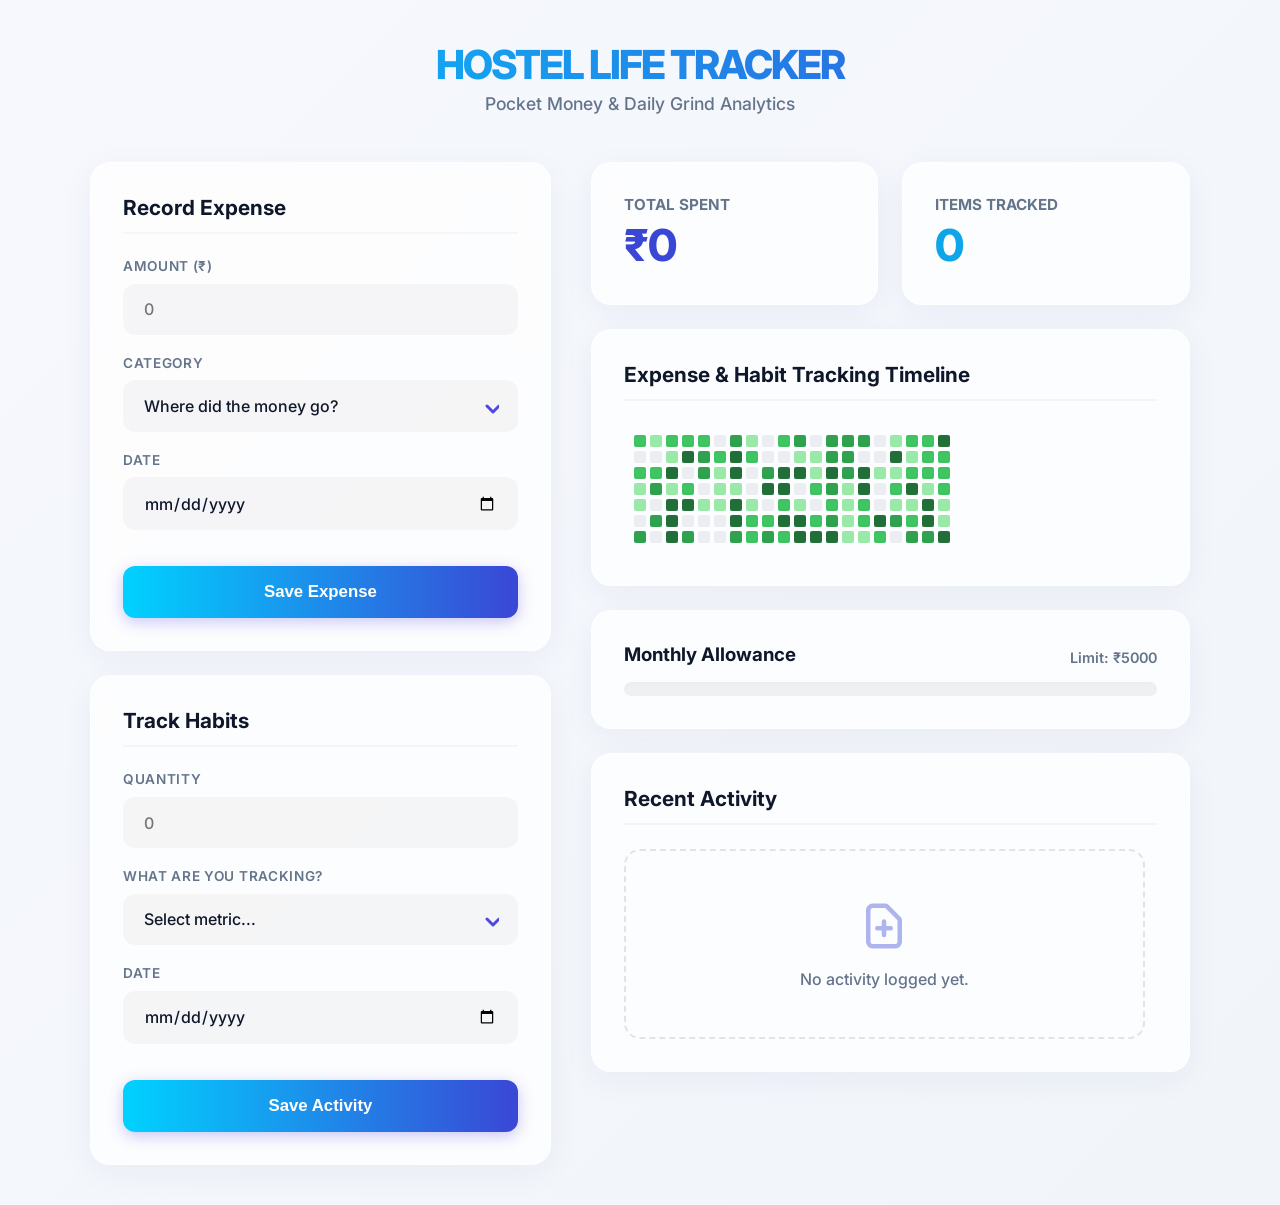
==== index.html @ 1b90d72f "Initial commit" ====
<!DOCTYPE html>
<html lang="en">

<head>
    <meta charset="UTF-8">
    <meta name="viewport" content="width=device-width, initial-scale=1.0">
    <title>Hostel Life Tracker</title>

    <link rel="preconnect" href="https://fonts.googleapis.com">
    <link rel="preconnect" href="https://fonts.gstatic.com" crossorigin>
    <link href="https://fonts.googleapis.com/css2?family=Inter:wght@400;500;600;700;800&display=swap" rel="stylesheet">

    <link rel="stylesheet" href="style.css">
</head>

<body>

    <header class="app-header">
        <h1>HOSTEL LIFE TRACKER</h1>
        <p class="subtitle">Pocket Money & Daily Grind Analytics</p>
    </header>

    <main class="dashboard-wrapper">

        <section class="input-zone">

            <div class="glass-card">
                <h2 class="card-title">Record Expense</h2>
                <form id="expense-form" class="tracker-form">
                    <div class="form-group">
                        <label for="exp-amount">Amount (₹)</label>
                        <input type="number" id="exp-amount" placeholder="0" required min="1">
                    </div>

                    <div class="form-group">
                        <label for="exp-category">Category</label>
                        <div class="select-wrapper">
                            <select id="exp-category" required>
                                <option value="" disabled selected>Where did the money go?</option>
                                <option value="Food & Snacks">Food & Snacks</option>
                                <option value="Trips & Outings">Trips & Outings</option>
                                <option value="Gym & Fitness">Gym & Fitness</option>
                                <option value="Daily Essentials">Daily Essentials</option>
                                <option value="Transport">Transport</option>
                                <option value="Misc">Miscellaneous</option>
                            </select>
                        </div>
                    </div>

                    <div class="form-group">
                        <label for="exp-date">Date</label>
                        <input type="date" id="exp-date" required>
                    </div>

                    <button type="submit" class="btn-primary">Save Expense</button>
                </form>
            </div>

            <div class="glass-card">
                <h2 class="card-title">Track Habits</h2>
                <form id="consumption-form" class="tracker-form">
                    <div class="form-group">
                        <label for="con-quantity">Quantity</label>
                        <input type="number" id="con-quantity" placeholder="0" required min="1">
                    </div>

                    <div class="form-group">
                        <label for="con-unit">What are you tracking?</label>
                        <div class="select-wrapper">
                            <select id="con-unit" required>
                                <option value="" disabled selected>Select metric...</option>
                                <option value="Glasses"> Water Intake (Glasses)</option>
                                <option value="Hours"> Sleep Hours (Hours)</option>
                                <option value="Hours"> Study Hours (Hours)</option>
                                <option value="Mins">  Exercise (Mins)</option>
                                <option value="Meals"> Meal Tracking (Meals)</option>
                            </select>
                        </div>
                    </div>

                    <div class="form-group">
                        <label for="con-date">Date</label>
                        <input type="date" id="con-date" required>
                    </div>

                    <button type="submit" class="btn-primary">Save Activity</button>
                </form>
            </div>

        </section>

        <section class="data-zone">

            <div class="summary-grid">
                <div class="glass-card summary-card">
                    <h3>Total Spent</h3>
                    <p id="total-expense" class="metric highlight-primary">₹0</p>
                </div>
                <div class="glass-card summary-card">
                    <h3>Items Tracked</h3>
                    <p id="total-consumption" class="metric highlight-secondary">0</p>
                </div>
            </div>

            <div class="glass-card">
                <h3 class="card-title">Expense & Habit Tracking Timeline</h3>
                <div class="github-wrapper">
                    <div class="github-heatmap" id="github-timeline"></div>
                </div>
            </div>

            <div class="glass-card">
                <div class="budget-header">
                    <h3>Monthly Allowance</h3>
                    <span class="budget-limit">Limit: ₹5000</span>
                </div>
                <div class="budget-track">
                    <div class="budget-fill" id="budget-fill"></div>
                </div>
            </div>

            <div class="glass-card history-card">
                <h3 class="card-title">Recent Activity</h3>

                <div class="history-container custom-scroll">
                    <ul id="history-list" class="history-list">
                        <li class="empty-state" id="empty-state">
                            <svg class="empty-icon" fill="none" stroke="currentColor" viewBox="0 0 24 24"
                                xmlns="http://www.w3.org/2000/svg">
                                <path stroke-linecap="round" stroke-linejoin="round" stroke-width="2"
                                    d="M9 13h6m-3-3v6m5 5H7a2 2 0 01-2-2V5a2 2 0 012-2h5.586a1 1 0 01.707.293l5.414 5.414a1 1 0 01.293.707V19a2 2 0 01-2 2z">
                                </path>
                            </svg>
                            <p>No activity logged yet.</p>
                        </li>
                    </ul>
                </div>
            </div>

        </section>

    </main>

    <script src="script.js"></script>
</body>

</html>
---- style.css ----
/* =========================================
   PREMIUM DESIGN TOKENS
   ========================================= */
:root {
    --bg-gradient: linear-gradient(135deg, #f6f8fd 0%, #f1f5f9 100%);
    --glass-bg: rgba(255, 255, 255, 0.75);
    --glass-border: rgba(255, 255, 255, 0.6);
    --glass-shadow: 0 8px 32px 0 rgba(31, 38, 135, 0.05);

    --text-main: #0f172a;
    --text-muted: #64748b;
    --primary: #3a47d5;
    --primary-gradient: linear-gradient(90deg, #00d2ff 0%, #3a47d5 100%);
    --primary-hover: linear-gradient(90deg, #00bce6 0%, #313cb5 100%);
    --secondary: #0ea5e9;
    --danger: #ef4444;
    --success: #10b981;
    --focus-ring: rgba(79, 70, 229, 0.2);

    --font-sans: 'Inter', sans-serif;

    --ease-fluid: cubic-bezier(0.4, 0, 0.2, 1);
    --ease-bounce: cubic-bezier(0.34, 1.56, 0.64, 1);
}

/* =========================================
   BASE RESET & TYPOGRAPHY
   ========================================= */
* {
    margin: 0;
    padding: 0;
    box-sizing: border-box;
}

body {
    background-image: var(--bg-gradient);
    min-height: 100vh;
    color: var(--text-main);
    font-family: var(--font-sans);
    -webkit-font-smoothing: antialiased;
    padding-block: 2.5rem;
    padding-inline: 1.5rem;
}

.app-header {
    text-align: center;
    margin-block-end: 3rem;
}

.app-header h1 {
    font-size: 2.5rem;
    font-weight: 800;
    letter-spacing: -0.05em;
    background: var(--primary-gradient);
    background: var(--primary-gradient);
    background-clip: text;
    /* Add this standard property first */
    -webkit-background-clip: text;
    /* Keep the webkit prefix for Apple/Safari fallback */
    -webkit-text-fill-color: transparent;
    margin-bottom: 0.25rem;
}

.subtitle {
    color: var(--text-muted);
    font-weight: 500;
    font-size: 1.1rem;
}

/* =========================================
   MACRO LAYOUT ENGINE
   ========================================= */
.dashboard-wrapper {
    display: grid;
    grid-template-columns: 1fr 1.3fr;
    gap: 2.5rem;
    max-width: 1100px;
    margin-inline: auto;
}

.input-zone,
.data-zone {
    display: flex;
    flex-direction: column;
    gap: 1.5rem;
}

/* =========================================
   GLASSMORPHIC CARDS WITH KINETIC HOVER
   ========================================= */
.glass-card {
    background: var(--glass-bg);
    backdrop-filter: blur(16px);
    -webkit-backdrop-filter: blur(16px);
    border: 1px solid var(--glass-border);
    border-radius: 20px;
    padding: 2rem;
    box-shadow: var(--glass-shadow);
    transition: transform 0.4s var(--ease-fluid), box-shadow 0.4s var(--ease-fluid);
}

.glass-card:hover {
    transform: translateY(-4px);
    box-shadow: 0 12px 40px 0 rgba(31, 38, 135, 0.08);
}

.card-title {
    font-size: 1.3rem;
    font-weight: 700;
    margin-block-end: 1.5rem;
    border-bottom: 2px solid rgba(0, 0, 0, 0.03);
    padding-bottom: 0.75rem;
    color: var(--text-main);
}

/* =========================================
   FORM CONTROLS & ADVANCED FOCUS STATES
   ========================================= */
.tracker-form {
    display: flex;
    flex-direction: column;
    gap: 1.25rem;
}

.form-group {
    display: flex;
    flex-direction: column;
    gap: 0.6rem;
}

.form-group label {
    font-size: 0.85rem;
    font-weight: 600;
    color: var(--text-muted);
    text-transform: uppercase;
    letter-spacing: 0.05em;
}

input[type="number"],
input[type="date"],
select {
    width: 100%;
    padding: 0.85rem 1.2rem;
    border: 2px solid transparent;
    border-radius: 12px;
    font-family: inherit;
    font-size: 1rem;
    font-weight: 500;
    color: var(--text-main);
    background-color: rgba(0, 0, 0, 0.03);
    transition: all 0.3s var(--ease-fluid);
    outline: none;
}

input:focus,
select:focus {
    background-color: #ffffff;
    border-color: var(--primary);
    box-shadow: 0 0 0 5px var(--focus-ring);
    transform: translateY(-1px);
}

.btn-primary {
    background: var(--primary-gradient);
    color: white;
    border: none;
    padding: 1rem;
    border-radius: 12px;
    font-weight: 700;
    font-size: 1.05rem;
    cursor: pointer;
    box-shadow: 0 4px 15px rgba(79, 70, 229, 0.3);
    transition: all 0.3s var(--ease-bounce);
    margin-block-start: 1rem;
}

.btn-primary:hover {
    background: var(--primary-hover);
    transform: translateY(-3px) scale(1.01);
    box-shadow: 0 8px 25px rgba(79, 70, 229, 0.4);
}

.btn-primary:active {
    transform: translateY(1px) scale(0.98);
}

/* =========================================
   CUSTOM SELECT DROPDOWNS
   ========================================= */
.select-wrapper {
    position: relative;
}

select {
    appearance: none;
    -webkit-appearance: none;
    cursor: pointer;
}

.select-wrapper::after {
    content: "";
    position: absolute;
    right: 1.2rem;
    top: 50%;
    transform: translateY(-50%);
    width: 18px;
    height: 18px;
    background-image: url("data:image/svg+xml;charset=US-ASCII,%3Csvg%20xmlns%3D%22http%3A%2F%2Fwww.w3.org%2F2000%2Fsvg%22%20width%3D%2224%22%20height%3D%2224%22%20viewBox%3D%220%200%2024%2024%22%20fill%3D%22none%22%20stroke%3D%22%234f46e5%22%20stroke-width%3D%223%22%20stroke-linecap%3D%22round%22%20stroke-linejoin%3D%22round%22%3E%3Cpolyline%20points%3D%226%209%2012%2015%2018%209%22%3E%3C%2Fpolyline%3E%3C%2Fsvg%3E");
    background-repeat: no-repeat;
    pointer-events: none;
}

/* =========================================
   MONTHLY CALENDAR WIDGET
   ========================================= */
.calendar-header {
    display: flex;
    justify-content: space-between;
    align-items: center;
    margin-block-end: 1rem;
    padding-bottom: 0.5rem;
    border-bottom: 1px solid rgba(0, 0, 0, 0.05);
}

.calendar-header h3 {
    font-size: 1.1rem;
    font-weight: 700;
}

.icon-btn {
    background: rgba(0, 0, 0, 0.04);
    border: none;
    border-radius: 8px;
    width: 32px;
    height: 32px;
    display: flex;
    align-items: center;
    justify-content: center;
    cursor: pointer;
    font-weight: 700;
    color: var(--text-main);
    transition: all 0.2s var(--ease-fluid);
}

.icon-btn:hover {
    background: var(--primary);
    color: white;
}

.calendar-grid {
    display: grid;
    grid-template-columns: repeat(7, 1fr);
    gap: 0.5rem;
    text-align: center;
}

.calendar-day-name {
    font-size: 0.75rem;
    font-weight: 700;
    color: var(--text-muted);
    text-transform: uppercase;
    padding-bottom: 0.5rem;
}

.calendar-cell {
    aspect-ratio: 1;
    background: rgba(0, 0, 0, 0.02);
    border-radius: 8px;
    display: flex;
    flex-direction: column;
    align-items: center;
    justify-content: center;
    font-size: 0.85rem;
    font-weight: 600;
    cursor: pointer;
    transition: all 0.2s var(--ease-bounce);
}

.calendar-cell:hover {
    background: var(--bg-surface);
    box-shadow: 0 4px 10px rgba(0, 0, 0, 0.08);
    transform: scale(1.1);
    z-index: 10;
}

.calendar-cell.active-today {
    background: var(--primary);
    color: white;
    box-shadow: 0 4px 12px var(--focus-ring);
}

.expense-badge {
    font-size: 0.65rem;
    color: var(--danger);
    font-weight: 800;
    margin-top: 2px;
}

.active-today .expense-badge {
    color: rgba(255, 255, 255, 0.9);
}

/* =========================================
   ANIMATED BUDGET BAR (The Shimmer Effect)
   ========================================= */
.budget-header {
    display: flex;
    justify-content: space-between;
    align-items: flex-end;
    margin-block-end: 1rem;
}

.budget-limit {
    font-size: 0.9rem;
    color: var(--text-muted);
    font-weight: 600;
}

.budget-track {
    width: 100%;
    height: 14px;
    background-color: rgba(0, 0, 0, 0.05);
    border-radius: 999px;
    overflow: hidden;
    position: relative;
    box-shadow: inset 0 2px 4px rgba(0, 0, 0, 0.02);
}

.budget-fill {
    height: 100%;
    width: 0%;
    background-color: var(--success);
    border-radius: 999px;
    transition: width 0.8s var(--ease-fluid);
    position: relative;
    overflow: hidden;
}

.budget-fill::after {
    content: '';
    position: absolute;
    top: 0;
    left: -100%;
    width: 50%;
    height: 100%;
    background: linear-gradient(90deg, transparent, rgba(255, 255, 255, 0.4), transparent);
    animation: shimmer 2s infinite;
}

@keyframes shimmer {
    100% {
        left: 200%;
    }
}

/* =========================================
   DASHBOARD METRICS
   ========================================= */
.summary-grid {
    display: grid;
    grid-template-columns: 1fr 1fr;
    gap: 1.5rem;
}

.summary-card {
    display: flex;
    flex-direction: column;
    justify-content: center;
}

.summary-card h3 {
    font-size: 0.95rem;
    color: var(--text-muted);
    font-weight: 700;
    text-transform: uppercase;
}

.metric {
    font-size: 2.75rem;
    font-weight: 800;
    margin-block-start: 0.25rem;
    letter-spacing: -0.03em;
}

.highlight-primary {
    color: var(--primary);
}

.highlight-secondary {
    color: var(--secondary);
}

/* =========================================
   HISTORY LIST & CUSTOM SCROLLBAR
   ========================================= */
.history-card {
    display: flex;
    flex-direction: column;
    max-height: 420px;
}

.history-container {
    overflow-y: auto;
    flex-grow: 1;
    padding-right: 0.75rem;
}

.history-list {
    list-style: none;
    display: flex;
    flex-direction: column;
    gap: 0.85rem;
}

.history-item {
    background: #ffffff;
    padding: 1.2rem;
    border-radius: 12px;
    border-left: 5px solid var(--primary);
    display: flex;
    justify-content: space-between;
    align-items: center;
    box-shadow: 0 2px 8px rgba(0, 0, 0, 0.02);
    transition: all 0.3s var(--ease-fluid);
    animation: slideInFade 0.5s var(--ease-bounce) forwards;
}

.history-item:hover {
    transform: translateX(6px);
    box-shadow: -4px 4px 12px rgba(79, 70, 229, 0.1);
}

.empty-state {
    display: flex;
    flex-direction: column;
    align-items: center;
    padding: 3rem 1rem;
    border: 2px dashed rgba(0, 0, 0, 0.1);
    border-radius: 16px;
    color: var(--text-muted);
    text-align: center;
    font-weight: 500;
}

.empty-icon {
    width: 54px;
    height: 54px;
    margin-block-end: 1rem;
    opacity: 0.4;
    color: var(--primary);
}

.custom-scroll::-webkit-scrollbar {
    width: 8px;
}

.custom-scroll::-webkit-scrollbar-track {
    background: transparent;
}

.custom-scroll::-webkit-scrollbar-thumb {
    background-color: rgba(0, 0, 0, 0.15);
    border-radius: 20px;
}

.custom-scroll::-webkit-scrollbar-thumb:hover {
    background-color: rgba(0, 0, 0, 0.25);
}

/* Wrapper (for scroll like GitHub) */
.github-wrapper {
    overflow-x: auto;
}

/* Heatmap grid */
.github-heatmap {
    display: grid;
    grid-auto-flow: column;
    grid-template-rows: repeat(7, 12px);
    gap: 4px;
    padding: 10px;
    width: max-content;
}

/* Each square */
.day {
    width: 12px;
    height: 12px;
    border-radius: 2px;
    background: #ebedf0;
}

/* GitHub levels */
.lvl-1 {
    background: #9be9a8;
}

.lvl-2 {
    background: #40c463;
}

.lvl-3 {
    background: #30a14e;
}

.lvl-4 {
    background: #216e39;
}

/* =========================================
   ENTRANCE CHOREOGRAPHY
   ========================================= */
@keyframes slideInFade {
    0% {
        opacity: 0;
        transform: translateY(20px) scale(0.95);
    }

    100% {
        opacity: 1;
        transform: translateY(0) scale(1);
    }
}

/* =========================================
   MOBILE RESPONSIVE FALLBACK
   ========================================= */
@media (max-width: 850px) {
    .dashboard-wrapper {
        grid-template-columns: 1fr;
    }

    .summary-grid {
        grid-template-columns: 1fr;
    }

    .app-header h1 {
        font-size: 2rem;
    }
}
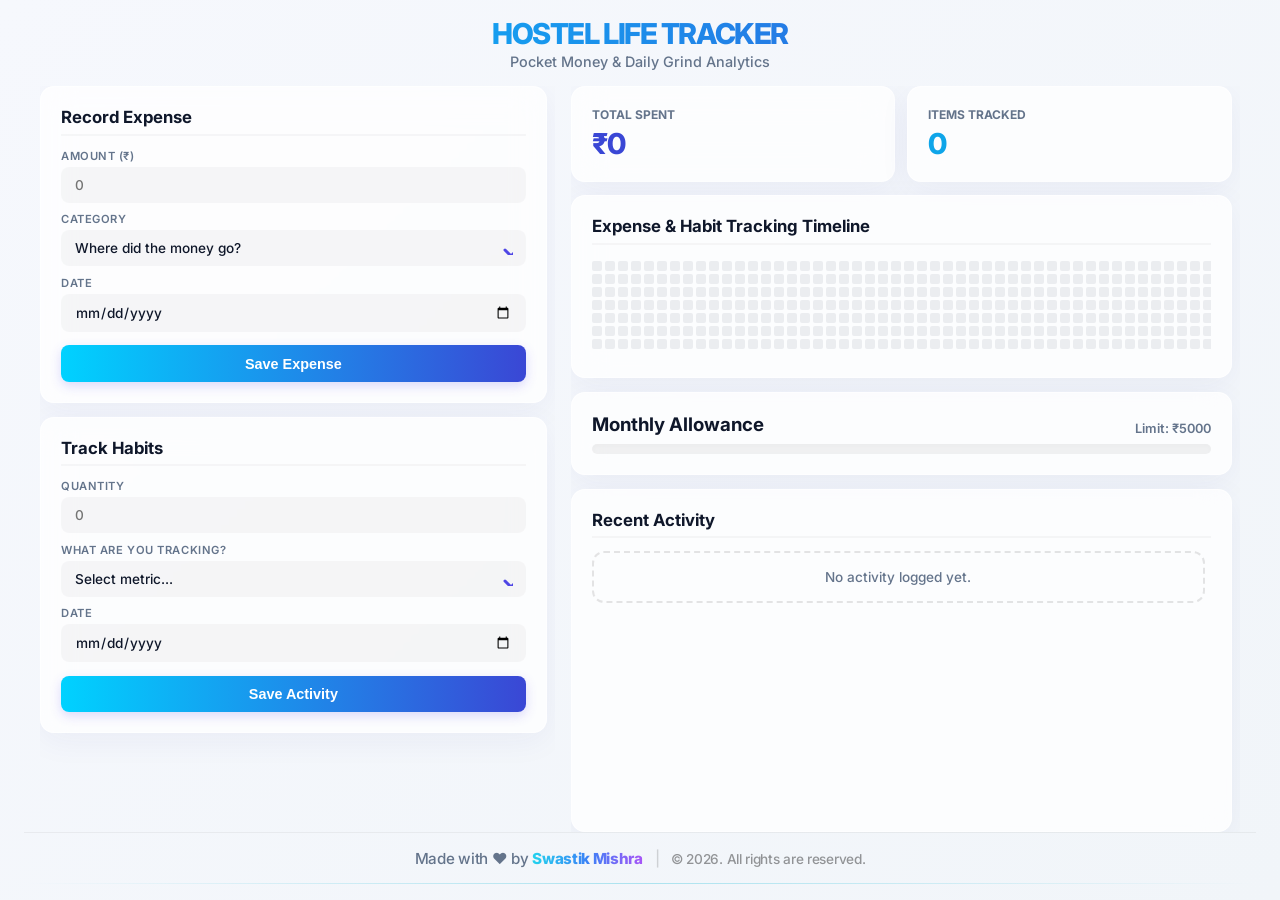
==== commit aac19f77: "Upgradation rollin" ====
--- a/index.html
+++ b/index.html
@@ -72,7 +72,7 @@
                                 <option value="Glasses"> Water Intake (Glasses)</option>
                                 <option value="Hours"> Sleep Hours (Hours)</option>
                                 <option value="Hours"> Study Hours (Hours)</option>
-                                <option value="Mins">  Exercise (Mins)</option>
+                                <option value="Mins"> Exercise (Mins)</option>
                                 <option value="Meals"> Meal Tracking (Meals)</option>
                             </select>
                         </div>
@@ -141,6 +141,18 @@
 
     </main>
 
+    <footer class="app-footer">
+        <div class="footer-content">
+            <h2 class="footer-text">
+                Made with ❤️ by
+                <span class="author-name">Swastik Mishra</span>
+                <span class="footer-divider">|</span>
+                <span class="footer-copyright">&copy; <span id="current-year"></span>. All rights are reserved.</span>
+            </h2>
+        </div>
+        <div class="footer-glow"></div>
+    </footer>
+
     <script src="script.js"></script>
 </body>
 
--- a/style.css
+++ b/style.css
@@ -9,9 +9,11 @@
 
     --text-main: #0f172a;
     --text-muted: #64748b;
-    --primary: #3a47d5;
+    
+    --primary: #3a47d5; 
     --primary-gradient: linear-gradient(90deg, #00d2ff 0%, #3a47d5 100%);
-    --primary-hover: linear-gradient(90deg, #00bce6 0%, #313cb5 100%);
+    --primary-hover: linear-gradient(90deg, #00bce6 0%, #313cb5 100%); 
+    
     --secondary: #0ea5e9;
     --danger: #ef4444;
     --success: #10b981;
@@ -34,102 +36,118 @@
 
 body {
     background-image: var(--bg-gradient);
-    min-height: 100vh;
+    /* 100dvh accounts for browser UI perfectly */
+    height: 100dvh; 
+    overflow: hidden; /* Locks the master window */
+    display: flex;
+    flex-direction: column;
+    
     color: var(--text-main);
     font-family: var(--font-sans);
     -webkit-font-smoothing: antialiased;
-    padding-block: 2.5rem;
+    padding-block: 1rem; 
     padding-inline: 1.5rem;
 }
 
 .app-header {
     text-align: center;
-    margin-block-end: 3rem;
+    margin-block-end: 1rem; 
+    flex-shrink: 0; 
 }
 
 .app-header h1 {
-    font-size: 2.5rem;
+    font-size: clamp(1.4rem, 2vw + 1rem, 1.8rem); /* Fluid Typography */
     font-weight: 800;
     letter-spacing: -0.05em;
     background: var(--primary-gradient);
-    background: var(--primary-gradient);
     background-clip: text;
-    /* Add this standard property first */
     -webkit-background-clip: text;
-    /* Keep the webkit prefix for Apple/Safari fallback */
     -webkit-text-fill-color: transparent;
-    margin-bottom: 0.25rem;
+    margin-bottom: 0.15rem;
 }
 
 .subtitle {
     color: var(--text-muted);
     font-weight: 500;
-    font-size: 1.1rem;
-}
-
-/* =========================================
-   MACRO LAYOUT ENGINE
+    font-size: clamp(0.8rem, 1vw + 0.5rem, 0.9rem); 
+}
+
+/* =========================================
+   MACRO LAYOUT ENGINE (The Elastic Panels)
    ========================================= */
 .dashboard-wrapper {
     display: grid;
     grid-template-columns: 1fr 1.3fr;
-    gap: 2.5rem;
-    max-width: 1100px;
+    gap: 1rem; 
+    max-width: 1200px;
     margin-inline: auto;
+    
+    flex: 1;
+    min-height: 0; /* Critical for preventing overflow */
+    width: 100%;
 }
 
 .input-zone,
 .data-zone {
     display: flex;
     flex-direction: column;
-    gap: 1.5rem;
-}
-
-/* =========================================
-   GLASSMORPHIC CARDS WITH KINETIC HOVER
+    gap: 0.85rem; 
+    height: 100%;
+    min-height: 0;
+    /* This makes the individual columns scrollable if your screen is tiny! */
+    overflow-y: auto; 
+    overflow-x: hidden;
+    padding-right: 0.5rem; /* Prevents scrollbar from touching the edge */
+}
+
+/* =========================================
+   GLASSMORPHIC CARDS
    ========================================= */
 .glass-card {
     background: var(--glass-bg);
     backdrop-filter: blur(16px);
     -webkit-backdrop-filter: blur(16px);
     border: 1px solid var(--glass-border);
-    border-radius: 20px;
-    padding: 2rem;
+    border-radius: 14px;
+    padding: clamp(1rem, 2vw, 1.25rem); /* Fluid padding */
     box-shadow: var(--glass-shadow);
     transition: transform 0.4s var(--ease-fluid), box-shadow 0.4s var(--ease-fluid);
+    display: flex;
+    flex-direction: column;
+    flex-shrink: 0; /* Stops cards from getting crushed */
 }
 
 .glass-card:hover {
-    transform: translateY(-4px);
-    box-shadow: 0 12px 40px 0 rgba(31, 38, 135, 0.08);
+    transform: translateY(-2px);
+    box-shadow: 0 8px 30px 0 rgba(31, 38, 135, 0.08);
 }
 
 .card-title {
-    font-size: 1.3rem;
+    font-size: 1.05rem; 
     font-weight: 700;
-    margin-block-end: 1.5rem;
+    margin-block-end: 0.8rem; 
     border-bottom: 2px solid rgba(0, 0, 0, 0.03);
-    padding-bottom: 0.75rem;
+    padding-bottom: 0.4rem;
     color: var(--text-main);
 }
 
 /* =========================================
-   FORM CONTROLS & ADVANCED FOCUS STATES
+   COMPACT FORM CONTROLS
    ========================================= */
 .tracker-form {
     display: flex;
     flex-direction: column;
-    gap: 1.25rem;
+    gap: 0.6rem; 
 }
 
 .form-group {
     display: flex;
     flex-direction: column;
-    gap: 0.6rem;
+    gap: 0.25rem;
 }
 
 .form-group label {
-    font-size: 0.85rem;
+    font-size: 0.7rem; 
     font-weight: 600;
     color: var(--text-muted);
     text-transform: uppercase;
@@ -140,11 +158,11 @@
 input[type="date"],
 select {
     width: 100%;
-    padding: 0.85rem 1.2rem;
+    padding: 0.5rem 0.75rem; 
     border: 2px solid transparent;
-    border-radius: 12px;
+    border-radius: 8px;
     font-family: inherit;
-    font-size: 1rem;
+    font-size: 0.85rem; 
     font-weight: 500;
     color: var(--text-main);
     background-color: rgba(0, 0, 0, 0.03);
@@ -156,169 +174,112 @@
 select:focus {
     background-color: #ffffff;
     border-color: var(--primary);
-    box-shadow: 0 0 0 5px var(--focus-ring);
-    transform: translateY(-1px);
+    box-shadow: 0 0 0 4px var(--focus-ring);
 }
 
 .btn-primary {
     background: var(--primary-gradient);
     color: white;
     border: none;
-    padding: 1rem;
-    border-radius: 12px;
+    padding: 0.65rem; 
+    border-radius: 8px;
     font-weight: 700;
-    font-size: 1.05rem;
+    font-size: 0.9rem;
     cursor: pointer;
-    box-shadow: 0 4px 15px rgba(79, 70, 229, 0.3);
+    box-shadow: 0 4px 12px rgba(79, 70, 229, 0.2);
     transition: all 0.3s var(--ease-bounce);
-    margin-block-start: 1rem;
+    margin-block-start: 0.25rem;
 }
 
 .btn-primary:hover {
     background: var(--primary-hover);
-    transform: translateY(-3px) scale(1.01);
-    box-shadow: 0 8px 25px rgba(79, 70, 229, 0.4);
+    transform: translateY(-2px) scale(1.01);
+    box-shadow: 0 6px 20px rgba(79, 70, 229, 0.3);
 }
 
 .btn-primary:active {
     transform: translateY(1px) scale(0.98);
 }
 
-/* =========================================
-   CUSTOM SELECT DROPDOWNS
-   ========================================= */
-.select-wrapper {
-    position: relative;
-}
-
-select {
-    appearance: none;
-    -webkit-appearance: none;
-    cursor: pointer;
-}
-
+.select-wrapper { position: relative; }
+select { appearance: none; -webkit-appearance: none; cursor: pointer; }
 .select-wrapper::after {
     content: "";
     position: absolute;
-    right: 1.2rem;
+    right: 0.8rem;
     top: 50%;
     transform: translateY(-50%);
-    width: 18px;
-    height: 18px;
+    width: 14px;
+    height: 14px;
     background-image: url("data:image/svg+xml;charset=US-ASCII,%3Csvg%20xmlns%3D%22http%3A%2F%2Fwww.w3.org%2F2000%2Fsvg%22%20width%3D%2224%22%20height%3D%2224%22%20viewBox%3D%220%200%2024%2024%22%20fill%3D%22none%22%20stroke%3D%22%234f46e5%22%20stroke-width%3D%223%22%20stroke-linecap%3D%22round%22%20stroke-linejoin%3D%22round%22%3E%3Cpolyline%20points%3D%226%209%2012%2015%2018%209%22%3E%3C%2Fpolyline%3E%3C%2Fsvg%3E");
     background-repeat: no-repeat;
     pointer-events: none;
 }
 
 /* =========================================
-   MONTHLY CALENDAR WIDGET
-   ========================================= */
-.calendar-header {
-    display: flex;
-    justify-content: space-between;
-    align-items: center;
-    margin-block-end: 1rem;
-    padding-bottom: 0.5rem;
-    border-bottom: 1px solid rgba(0, 0, 0, 0.05);
-}
-
-.calendar-header h3 {
-    font-size: 1.1rem;
-    font-weight: 700;
-}
-
-.icon-btn {
-    background: rgba(0, 0, 0, 0.04);
-    border: none;
-    border-radius: 8px;
-    width: 32px;
-    height: 32px;
-    display: flex;
-    align-items: center;
-    justify-content: center;
-    cursor: pointer;
-    font-weight: 700;
-    color: var(--text-main);
-    transition: all 0.2s var(--ease-fluid);
-}
-
-.icon-btn:hover {
-    background: var(--primary);
-    color: white;
-}
-
-.calendar-grid {
-    display: grid;
-    grid-template-columns: repeat(7, 1fr);
-    gap: 0.5rem;
-    text-align: center;
-}
-
-.calendar-day-name {
-    font-size: 0.75rem;
-    font-weight: 700;
-    color: var(--text-muted);
-    text-transform: uppercase;
-    padding-bottom: 0.5rem;
-}
-
-.calendar-cell {
-    aspect-ratio: 1;
-    background: rgba(0, 0, 0, 0.02);
-    border-radius: 8px;
-    display: flex;
-    flex-direction: column;
-    align-items: center;
-    justify-content: center;
-    font-size: 0.85rem;
-    font-weight: 600;
-    cursor: pointer;
-    transition: all 0.2s var(--ease-bounce);
-}
-
-.calendar-cell:hover {
-    background: var(--bg-surface);
-    box-shadow: 0 4px 10px rgba(0, 0, 0, 0.08);
-    transform: scale(1.1);
-    z-index: 10;
-}
-
-.calendar-cell.active-today {
-    background: var(--primary);
-    color: white;
-    box-shadow: 0 4px 12px var(--focus-ring);
-}
-
-.expense-badge {
-    font-size: 0.65rem;
-    color: var(--danger);
-    font-weight: 800;
-    margin-top: 2px;
-}
-
-.active-today .expense-badge {
-    color: rgba(255, 255, 255, 0.9);
-}
-
-/* =========================================
-   ANIMATED BUDGET BAR (The Shimmer Effect)
+   MONTHLY HEATMAP COMPONENTS
+   ========================================= */
+.github-wrapper {
+  overflow-x: auto;
+  padding-bottom: 0.25rem;
+}
+
+.github-heatmap {
+  display: grid;
+  grid-auto-flow: column;
+  grid-template-rows: repeat(7, 10px); 
+  gap: 3px;
+  padding-block: 4px;
+  width: max-content;
+}
+
+.day {
+  width: 10px;
+  height: 10px;
+  border-radius: 2px;
+  background: #ebedf0;
+  transition: transform 0.1s ease;
+  cursor: pointer;
+}
+
+.day:hover {
+  transform: scale(1.4);
+  box-shadow: 0 2px 5px rgba(0,0,0,0.2);
+  z-index: 10;
+}
+
+.lvl-1 { background: #9be9a8; }
+.lvl-2 { background: #40c463; }
+.lvl-3 { background: #30a14e; }
+.lvl-4 { background: #216e39; }
+
+.day.has-expense {
+    position: relative;
+    box-shadow: inset 0 -3px 0 var(--danger); 
+}
+.day.has-expense:hover {
+    box-shadow: inset 0 -3px 0 var(--danger), 0 2px 5px rgba(0,0,0,0.2);
+}
+
+/* =========================================
+   ANIMATED BUDGET BAR
    ========================================= */
 .budget-header {
     display: flex;
     justify-content: space-between;
     align-items: flex-end;
-    margin-block-end: 1rem;
+    margin-block-end: 0.5rem;
 }
 
 .budget-limit {
-    font-size: 0.9rem;
+    font-size: 0.8rem;
     color: var(--text-muted);
     font-weight: 600;
 }
 
 .budget-track {
     width: 100%;
-    height: 14px;
+    height: 10px; 
     background-color: rgba(0, 0, 0, 0.05);
     border-radius: 999px;
     overflow: hidden;
@@ -339,19 +300,12 @@
 .budget-fill::after {
     content: '';
     position: absolute;
-    top: 0;
-    left: -100%;
-    width: 50%;
-    height: 100%;
+    top: 0; left: -100%; width: 50%; height: 100%;
     background: linear-gradient(90deg, transparent, rgba(255, 255, 255, 0.4), transparent);
     animation: shimmer 2s infinite;
 }
 
-@keyframes shimmer {
-    100% {
-        left: 200%;
-    }
-}
+@keyframes shimmer { 100% { left: 200%; } }
 
 /* =========================================
    DASHBOARD METRICS
@@ -359,7 +313,7 @@
 .summary-grid {
     display: grid;
     grid-template-columns: 1fr 1fr;
-    gap: 1.5rem;
+    gap: 0.75rem; 
 }
 
 .summary-card {
@@ -369,172 +323,212 @@
 }
 
 .summary-card h3 {
-    font-size: 0.95rem;
+    font-size: 0.75rem; 
     color: var(--text-muted);
     font-weight: 700;
     text-transform: uppercase;
 }
 
 .metric {
-    font-size: 2.75rem;
+    font-size: clamp(1.4rem, 2vw + 1rem, 1.8rem); /* Fluid text for long numbers */
     font-weight: 800;
-    margin-block-start: 0.25rem;
+    margin-block-start: 0.2rem;
     letter-spacing: -0.03em;
 }
 
-.highlight-primary {
-    color: var(--primary);
-}
-
-.highlight-secondary {
-    color: var(--secondary);
-}
+.highlight-primary { color: var(--primary); }
+.highlight-secondary { color: var(--secondary); }
 
 /* =========================================
    HISTORY LIST & CUSTOM SCROLLBAR
    ========================================= */
 .history-card {
-    display: flex;
-    flex-direction: column;
-    max-height: 420px;
+    flex: 1;
+    min-height: 200px; /* Guarantees the card doesn't vanish entirely on small screens */
 }
 
 .history-container {
     overflow-y: auto;
-    flex-grow: 1;
-    padding-right: 0.75rem;
+    height: 100%;
+    padding-right: 0.4rem;
 }
 
 .history-list {
     list-style: none;
     display: flex;
     flex-direction: column;
-    gap: 0.85rem;
+    gap: 0.5rem; 
 }
 
 .history-item {
     background: #ffffff;
-    padding: 1.2rem;
-    border-radius: 12px;
-    border-left: 5px solid var(--primary);
+    padding: 0.75rem 1rem; 
+    border-radius: 10px;
+    border-left: 4px solid var(--primary);
     display: flex;
     justify-content: space-between;
     align-items: center;
-    box-shadow: 0 2px 8px rgba(0, 0, 0, 0.02);
+    font-size: 0.85rem; 
+    box-shadow: 0 2px 6px rgba(0, 0, 0, 0.02);
     transition: all 0.3s var(--ease-fluid);
     animation: slideInFade 0.5s var(--ease-bounce) forwards;
 }
 
 .history-item:hover {
-    transform: translateX(6px);
-    box-shadow: -4px 4px 12px rgba(79, 70, 229, 0.1);
+    transform: translateX(4px);
+    box-shadow: -2px 4px 10px rgba(79, 70, 229, 0.1);
 }
 
 .empty-state {
     display: flex;
     flex-direction: column;
     align-items: center;
-    padding: 3rem 1rem;
+    justify-content: center;
+    height: 100%;
+    padding: 1rem;
     border: 2px dashed rgba(0, 0, 0, 0.1);
-    border-radius: 16px;
+    border-radius: 12px;
     color: var(--text-muted);
     text-align: center;
+    font-size: 0.85rem;
     font-weight: 500;
 }
 
 .empty-icon {
-    width: 54px;
-    height: 54px;
-    margin-block-end: 1rem;
+    width: 36px;
+    height: 36px;
+    margin-block-end: 0.5rem;
     opacity: 0.4;
     color: var(--primary);
 }
 
-.custom-scroll::-webkit-scrollbar {
-    width: 8px;
-}
-
-.custom-scroll::-webkit-scrollbar-track {
-    background: transparent;
-}
-
-.custom-scroll::-webkit-scrollbar-thumb {
-    background-color: rgba(0, 0, 0, 0.15);
-    border-radius: 20px;
-}
-
-.custom-scroll::-webkit-scrollbar-thumb:hover {
-    background-color: rgba(0, 0, 0, 0.25);
-}
-
-/* Wrapper (for scroll like GitHub) */
-.github-wrapper {
-    overflow-x: auto;
-}
-
-/* Heatmap grid */
-.github-heatmap {
-    display: grid;
-    grid-auto-flow: column;
-    grid-template-rows: repeat(7, 12px);
-    gap: 4px;
-    padding: 10px;
-    width: max-content;
-}
-
-/* Each square */
-.day {
-    width: 12px;
-    height: 12px;
-    border-radius: 2px;
-    background: #ebedf0;
-}
-
-/* GitHub levels */
-.lvl-1 {
-    background: #9be9a8;
-}
-
-.lvl-2 {
-    background: #40c463;
-}
-
-.lvl-3 {
-    background: #30a14e;
-}
-
-.lvl-4 {
-    background: #216e39;
-}
+/* Global Custom Scrollbars for all scrollable zones */
+::-webkit-scrollbar { width: 5px; height: 5px; }
+::-webkit-scrollbar-track { background: transparent; }
+::-webkit-scrollbar-thumb { background-color: rgba(0, 0, 0, 0.15); border-radius: 20px; }
+::-webkit-scrollbar-thumb:hover { background-color: rgba(0, 0, 0, 0.3); }
 
 /* =========================================
    ENTRANCE CHOREOGRAPHY
    ========================================= */
 @keyframes slideInFade {
-    0% {
-        opacity: 0;
-        transform: translateY(20px) scale(0.95);
-    }
-
-    100% {
-        opacity: 1;
-        transform: translateY(0) scale(1);
-    }
-}
-
-/* =========================================
-   MOBILE RESPONSIVE FALLBACK
-   ========================================= */
+    0% { opacity: 0; transform: translateY(15px) scale(0.95); }
+    100% { opacity: 1; transform: translateY(0) scale(1); }
+}
+
+/* =========================================
+   APP FOOTER 
+   ========================================= */
+.app-footer {
+    position: relative;
+    padding-block: 1rem;
+    display: flex;
+    flex-direction: column;
+    align-items: center;
+    justify-content: center;
+    border-top: 1px solid rgba(0, 0, 0, 0.05);
+    flex-shrink: 0; 
+}
+
+.footer-content {
+    display: flex;
+    flex-direction: column;
+    align-items: center;
+    text-align: center;
+    gap: 0.5rem;
+}
+
+.footer-text {
+    font-size: 0.95rem;
+    font-weight: 500;
+    color: var(--text-muted);
+    letter-spacing: -0.02em;
+}
+
+.author-name {
+    font-weight: 800;
+    background: linear-gradient(to right, #22d3ee, #3b82f6, #a855f7);
+    background-clip: text;
+    -webkit-background-clip: text;
+    -webkit-text-fill-color: transparent;
+    transition: filter 0.3s ease;
+    cursor: pointer;
+}
+
+.author-name:hover {
+    filter: brightness(1.25);
+}
+
+.footer-divider {
+    color: rgba(0, 0, 0, 0.15);
+    margin-inline: 0.5rem;
+}
+
+.footer-copyright {
+    font-size: 0.85rem;
+    color: rgba(0, 0, 0, 0.4);
+    white-space: nowrap; /* FORCES the text to stay on one perfect line! */
+}
+
+.footer-glow {
+    position: absolute;
+    bottom: 0;
+    width: 100%;
+    height: 1px;
+    background: linear-gradient(90deg, transparent, rgba(6, 182, 212, 0.3), transparent);
+}
+
+@media (min-width: 768px) {
+    .footer-content {
+        flex-direction: row; 
+    }
+}
+
+/* =========================================
+   RESPONSIVE DESIGN SYSTEM
+   ========================================= */
+
+@media (max-width: 1024px) {
+    .dashboard-wrapper {
+        grid-template-columns: 1fr 1fr; 
+    }
+}
+
+/* Critical Breakpoint for Mobile/Tablets */
 @media (max-width: 850px) {
+    body {
+        height: auto; /* Frees the viewport completely */
+        overflow: auto; /* Allows normal page scrolling */
+        padding-block: 1.5rem;
+    }
+    
     .dashboard-wrapper {
-        grid-template-columns: 1fr;
-    }
-
+        grid-template-columns: 1fr; 
+        display: flex;
+        flex-direction: column;
+    }
+
+    .input-zone, .data-zone {
+        overflow-y: visible; /* Kills the internal scrollbars */
+        height: auto; 
+    }
+
+    .history-card {
+        flex: none; 
+        height: auto; 
+    }
+
+    .history-container {
+        overflow-y: visible; 
+        height: auto;
+    }
+}
+
+@media (max-width: 480px) {
+    body {
+        padding-inline: 0.75rem; 
+    }
     .summary-grid {
-        grid-template-columns: 1fr;
-    }
-
-    .app-header h1 {
-        font-size: 2rem;
+        grid-template-columns: 1fr; 
     }
 }
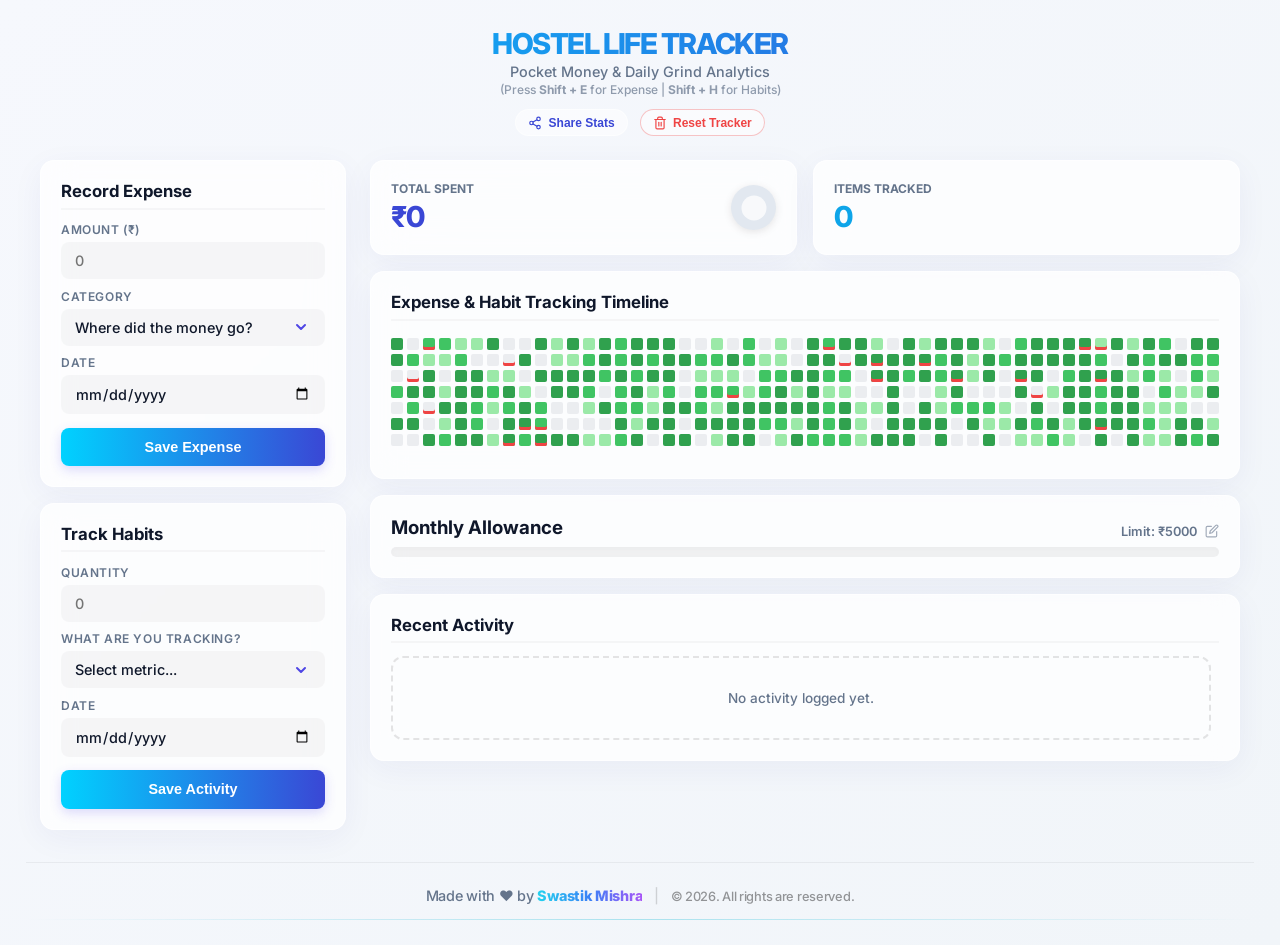
==== commit 459a862f: "Project complete" ====
--- a/index.html
+++ b/index.html
@@ -17,7 +17,18 @@
 
     <header class="app-header">
         <h1>HOSTEL LIFE TRACKER</h1>
-        <p class="subtitle">Pocket Money & Daily Grind Analytics</p>
+        <p class="subtitle">Pocket Money & Daily Grind Analytics <br><span style="font-size: 0.75rem; opacity: 0.7;">(Press <strong>Shift + E</strong> for Expense | <strong>Shift + H</strong> for Habits)</span></p>
+        
+        <div class="header-actions">
+            <button id="share-btn" class="btn-share" title="Copy stats to clipboard">
+                <svg width="14" height="14" viewBox="0 0 24 24" fill="none" stroke="currentColor" stroke-width="2" stroke-linecap="round" stroke-linejoin="round"><circle cx="18" cy="5" r="3"></circle><circle cx="6" cy="12" r="3"></circle><circle cx="18" cy="19" r="3"></circle><line x1="8.59" y1="13.51" x2="15.42" y2="17.49"></line><line x1="15.41" y1="6.51" x2="8.59" y2="10.49"></line></svg>
+                Share Stats
+            </button>
+            <button id="reset-btn" class="btn-reset" title="Wipe all data and start over">
+                <svg width="14" height="14" viewBox="0 0 24 24" fill="none" stroke="currentColor" stroke-width="2" stroke-linecap="round" stroke-linejoin="round"><path d="M3 6h18"></path><path d="M19 6v14c0 1-1 2-2 2H7c-1 0-2-1-2-2V6"></path><path d="M8 6V4c0-1 1-2 2-2h4c1 0 2 1 2 2v2"></path><line x1="10" y1="11" x2="10" y2="17"></line><line x1="14" y1="11" x2="14" y2="17"></line></svg>
+                Reset Tracker
+            </button>
+        </div>
     </header>
 
     <main class="dashboard-wrapper">
@@ -92,9 +103,17 @@
         <section class="data-zone">
 
             <div class="summary-grid">
-                <div class="glass-card summary-card">
-                    <h3>Total Spent</h3>
-                    <p id="total-expense" class="metric highlight-primary">₹0</p>
+                <div class="glass-card summary-card summary-flex">
+                    <div>
+                        <h3>Total Spent</h3>
+                        <p id="total-expense" class="metric highlight-primary">₹0</p>
+                    </div>
+                    
+                    <div class="donut-wrapper">
+                        <div id="expense-donut" class="donut-chart"></div>
+                        <div id="donut-tooltip" class="custom-tooltip">
+                            </div>
+                    </div>
                 </div>
                 <div class="glass-card summary-card">
                     <h3>Items Tracked</h3>
@@ -112,7 +131,12 @@
             <div class="glass-card">
                 <div class="budget-header">
                     <h3>Monthly Allowance</h3>
-                    <span class="budget-limit">Limit: ₹5000</span>
+                    <div style="display: flex; align-items: center; gap: 0.5rem;">
+                        <span class="budget-limit" id="budget-text">Limit: ₹5000</span>
+                        <button id="edit-budget-btn" class="edit-icon-btn" title="Edit Budget">
+                            <svg width="14" height="14" viewBox="0 0 24 24" fill="none" stroke="currentColor" stroke-width="2" stroke-linecap="round" stroke-linejoin="round"><path d="M11 4H4a2 2 0 0 0-2 2v14a2 2 0 0 0 2 2h14a2 2 0 0 0 2-2v-7"></path><path d="M18.5 2.5a2.121 2.121 0 0 1 3 3L12 15l-4 1 1-4 9.5-9.5z"></path></svg>
+                        </button>
+                    </div>
                 </div>
                 <div class="budget-track">
                     <div class="budget-fill" id="budget-fill"></div>
@@ -124,16 +148,7 @@
 
                 <div class="history-container custom-scroll">
                     <ul id="history-list" class="history-list">
-                        <li class="empty-state" id="empty-state">
-                            <svg class="empty-icon" fill="none" stroke="currentColor" viewBox="0 0 24 24"
-                                xmlns="http://www.w3.org/2000/svg">
-                                <path stroke-linecap="round" stroke-linejoin="round" stroke-width="2"
-                                    d="M9 13h6m-3-3v6m5 5H7a2 2 0 01-2-2V5a2 2 0 012-2h5.586a1 1 0 01.707.293l5.414 5.414a1 1 0 01.293.707V19a2 2 0 01-2 2z">
-                                </path>
-                            </svg>
-                            <p>No activity logged yet.</p>
-                        </li>
-                    </ul>
+                        </ul>
                 </div>
             </div>
 
@@ -153,6 +168,8 @@
         <div class="footer-glow"></div>
     </footer>
 
+    <div id="toast-container" class="toast-container"></div>
+
     <script src="script.js"></script>
 </body>
 
--- a/style.css
+++ b/style.css
@@ -26,7 +26,7 @@
 }
 
 /* =========================================
-   BASE RESET & TYPOGRAPHY
+   BASE RESET & NATURAL SCROLLING
    ========================================= */
 * {
     margin: 0;
@@ -36,27 +36,24 @@
 
 body {
     background-image: var(--bg-gradient);
-    /* 100dvh accounts for browser UI perfectly */
-    height: 100dvh; 
-    overflow: hidden; /* Locks the master window */
-    display: flex;
-    flex-direction: column;
-    
+    min-height: 100vh; 
+    overflow-x: hidden; 
+    display: flex;
+    flex-direction: column;
     color: var(--text-main);
     font-family: var(--font-sans);
     -webkit-font-smoothing: antialiased;
-    padding-block: 1rem; 
-    padding-inline: 1.5rem;
+    padding: clamp(1rem, 2vw, 2rem); 
 }
 
 .app-header {
     text-align: center;
-    margin-block-end: 1rem; 
+    margin-block-end: clamp(1rem, 2vw, 1.5rem); 
     flex-shrink: 0; 
 }
 
 .app-header h1 {
-    font-size: clamp(1.4rem, 2vw + 1rem, 1.8rem); /* Fluid Typography */
+    font-size: clamp(1.4rem, 3vw, 1.8rem); 
     font-weight: 800;
     letter-spacing: -0.05em;
     background: var(--primary-gradient);
@@ -69,35 +66,36 @@
 .subtitle {
     color: var(--text-muted);
     font-weight: 500;
-    font-size: clamp(0.8rem, 1vw + 0.5rem, 0.9rem); 
-}
-
-/* =========================================
-   MACRO LAYOUT ENGINE (The Elastic Panels)
+    font-size: clamp(0.8rem, 1.5vw, 0.9rem); 
+}
+
+.header-actions {
+    display: flex;
+    gap: 0.75rem;
+    justify-content: center;
+    margin-top: 0.75rem;
+    flex-wrap: wrap;
+}
+
+/* =========================================
+   MACRO LAYOUT ENGINE
    ========================================= */
 .dashboard-wrapper {
     display: grid;
     grid-template-columns: 1fr 1.3fr;
-    gap: 1rem; 
+    gap: clamp(1rem, 2vw, 1.5rem); 
     max-width: 1200px;
     margin-inline: auto;
-    
     flex: 1;
-    min-height: 0; /* Critical for preventing overflow */
     width: 100%;
+    align-items: start; 
 }
 
 .input-zone,
 .data-zone {
     display: flex;
     flex-direction: column;
-    gap: 0.85rem; 
-    height: 100%;
-    min-height: 0;
-    /* This makes the individual columns scrollable if your screen is tiny! */
-    overflow-y: auto; 
-    overflow-x: hidden;
-    padding-right: 0.5rem; /* Prevents scrollbar from touching the edge */
+    gap: 1rem; 
 }
 
 /* =========================================
@@ -109,12 +107,11 @@
     -webkit-backdrop-filter: blur(16px);
     border: 1px solid var(--glass-border);
     border-radius: 14px;
-    padding: clamp(1rem, 2vw, 1.25rem); /* Fluid padding */
+    padding: clamp(1rem, 2vw, 1.25rem); 
     box-shadow: var(--glass-shadow);
     transition: transform 0.4s var(--ease-fluid), box-shadow 0.4s var(--ease-fluid);
     display: flex;
     flex-direction: column;
-    flex-shrink: 0; /* Stops cards from getting crushed */
 }
 
 .glass-card:hover {
@@ -143,11 +140,11 @@
 .form-group {
     display: flex;
     flex-direction: column;
-    gap: 0.25rem;
+    gap: 0.3rem;
 }
 
 .form-group label {
-    font-size: 0.7rem; 
+    font-size: 0.75rem; 
     font-weight: 600;
     color: var(--text-muted);
     text-transform: uppercase;
@@ -162,7 +159,7 @@
     border: 2px solid transparent;
     border-radius: 8px;
     font-family: inherit;
-    font-size: 0.85rem; 
+    font-size: 0.9rem; 
     font-weight: 500;
     color: var(--text-main);
     background-color: rgba(0, 0, 0, 0.03);
@@ -181,7 +178,7 @@
     background: var(--primary-gradient);
     color: white;
     border: none;
-    padding: 0.65rem; 
+    padding: 0.7rem; 
     border-radius: 8px;
     font-weight: 700;
     font-size: 0.9rem;
@@ -201,51 +198,67 @@
     transform: translateY(1px) scale(0.98);
 }
 
-.select-wrapper { position: relative; }
-select { appearance: none; -webkit-appearance: none; cursor: pointer; }
+.select-wrapper { 
+    position: relative; 
+    display: block;
+    width: 100%;
+}
+
+select { 
+    appearance: none; 
+    -webkit-appearance: none; 
+    cursor: pointer; 
+    padding-right: 2.5rem !important; 
+    width: 100%;
+}
+
 .select-wrapper::after {
     content: "";
     position: absolute;
-    right: 0.8rem;
+    right: 1rem;
     top: 50%;
     transform: translateY(-50%);
-    width: 14px;
-    height: 14px;
+    width: 16px;
+    height: 16px;
     background-image: url("data:image/svg+xml;charset=US-ASCII,%3Csvg%20xmlns%3D%22http%3A%2F%2Fwww.w3.org%2F2000%2Fsvg%22%20width%3D%2224%22%20height%3D%2224%22%20viewBox%3D%220%200%2024%2024%22%20fill%3D%22none%22%20stroke%3D%22%234f46e5%22%20stroke-width%3D%223%22%20stroke-linecap%3D%22round%22%20stroke-linejoin%3D%22round%22%3E%3Cpolyline%20points%3D%226%209%2012%2015%2018%209%22%3E%3C%2Fpolyline%3E%3C%2Fsvg%3E");
+    background-size: contain;
     background-repeat: no-repeat;
     pointer-events: none;
 }
 
 /* =========================================
-   MONTHLY HEATMAP COMPONENTS
+   MONTHLY HEATMAP COMPONENTS 
    ========================================= */
 .github-wrapper {
-  overflow-x: auto;
-  padding-bottom: 0.25rem;
+    overflow-x: auto;
+    padding-bottom: 0.5rem;
+    width: 100%;
 }
 
 .github-heatmap {
-  display: grid;
-  grid-auto-flow: column;
-  grid-template-rows: repeat(7, 10px); 
-  gap: 3px;
-  padding-block: 4px;
-  width: max-content;
+    display: grid;
+    grid-auto-flow: column;
+    grid-template-rows: repeat(7, 12px); 
+    gap: 4px; 
+    padding-block: 4px;
+    width: max-content; 
 }
 
 .day {
-  width: 10px;
-  height: 10px;
-  border-radius: 2px;
-  background: #ebedf0;
-  transition: transform 0.1s ease;
-  cursor: pointer;
+    width: 12px;
+    height: 12px;
+    min-width: 12px; 
+    min-height: 12px;
+    border-radius: 2px;
+    background: #ebedf0; 
+    transition: transform 0.1s ease;
+    cursor: pointer;
 }
 
 .day:hover {
-  transform: scale(1.4);
-  box-shadow: 0 2px 5px rgba(0,0,0,0.2);
-  z-index: 10;
+    transform: scale(1.4);
+    box-shadow: 0 2px 5px rgba(0,0,0,0.2);
+    z-index: 10;
 }
 
 .lvl-1 { background: #9be9a8; }
@@ -292,7 +305,7 @@
     width: 0%;
     background-color: var(--success);
     border-radius: 999px;
-    transition: width 0.8s var(--ease-fluid);
+    transition: width 0.4s var(--ease-fluid), background-color 0.4s ease, opacity 0.2s ease;
     position: relative;
     overflow: hidden;
 }
@@ -313,7 +326,7 @@
 .summary-grid {
     display: grid;
     grid-template-columns: 1fr 1fr;
-    gap: 0.75rem; 
+    gap: 1rem; 
 }
 
 .summary-card {
@@ -330,7 +343,7 @@
 }
 
 .metric {
-    font-size: clamp(1.4rem, 2vw + 1rem, 1.8rem); /* Fluid text for long numbers */
+    font-size: clamp(1.4rem, 2vw + 1rem, 1.8rem); 
     font-weight: 800;
     margin-block-start: 0.2rem;
     letter-spacing: -0.03em;
@@ -342,15 +355,10 @@
 /* =========================================
    HISTORY LIST & CUSTOM SCROLLBAR
    ========================================= */
-.history-card {
-    flex: 1;
-    min-height: 200px; /* Guarantees the card doesn't vanish entirely on small screens */
-}
-
 .history-container {
-    overflow-y: auto;
-    height: 100%;
-    padding-right: 0.4rem;
+    max-height: 350px; 
+    overflow-y: auto;  
+    padding-right: 0.5rem;
 }
 
 .history-list {
@@ -384,8 +392,7 @@
     flex-direction: column;
     align-items: center;
     justify-content: center;
-    height: 100%;
-    padding: 1rem;
+    padding: 2rem 1rem;
     border: 2px dashed rgba(0, 0, 0, 0.1);
     border-radius: 12px;
     color: var(--text-muted);
@@ -402,8 +409,7 @@
     color: var(--primary);
 }
 
-/* Global Custom Scrollbars for all scrollable zones */
-::-webkit-scrollbar { width: 5px; height: 5px; }
+::-webkit-scrollbar { width: 6px; height: 6px; }
 ::-webkit-scrollbar-track { background: transparent; }
 ::-webkit-scrollbar-thumb { background-color: rgba(0, 0, 0, 0.15); border-radius: 20px; }
 ::-webkit-scrollbar-thumb:hover { background-color: rgba(0, 0, 0, 0.3); }
@@ -412,7 +418,7 @@
    ENTRANCE CHOREOGRAPHY
    ========================================= */
 @keyframes slideInFade {
-    0% { opacity: 0; transform: translateY(15px) scale(0.95); }
+    0% { opacity: 0; transform: translateY(10px) scale(0.95); }
     100% { opacity: 1; transform: translateY(0) scale(1); }
 }
 
@@ -421,13 +427,13 @@
    ========================================= */
 .app-footer {
     position: relative;
-    padding-block: 1rem;
+    padding-block: 1.5rem 1rem;
+    margin-top: 2rem;
     display: flex;
     flex-direction: column;
     align-items: center;
     justify-content: center;
     border-top: 1px solid rgba(0, 0, 0, 0.05);
-    flex-shrink: 0; 
 }
 
 .footer-content {
@@ -435,11 +441,11 @@
     flex-direction: column;
     align-items: center;
     text-align: center;
-    gap: 0.5rem;
+    gap: 0.4rem;
 }
 
 .footer-text {
-    font-size: 0.95rem;
+    font-size: 0.9rem;
     font-weight: 500;
     color: var(--text-muted);
     letter-spacing: -0.02em;
@@ -455,20 +461,9 @@
     cursor: pointer;
 }
 
-.author-name:hover {
-    filter: brightness(1.25);
-}
-
-.footer-divider {
-    color: rgba(0, 0, 0, 0.15);
-    margin-inline: 0.5rem;
-}
-
-.footer-copyright {
-    font-size: 0.85rem;
-    color: rgba(0, 0, 0, 0.4);
-    white-space: nowrap; /* FORCES the text to stay on one perfect line! */
-}
+.author-name:hover { filter: brightness(1.25); }
+.footer-divider { color: rgba(0, 0, 0, 0.15); margin-inline: 0.5rem; }
+.footer-copyright { font-size: 0.8rem; color: rgba(0, 0, 0, 0.4); white-space: nowrap; }
 
 .footer-glow {
     position: absolute;
@@ -479,56 +474,228 @@
 }
 
 @media (min-width: 768px) {
-    .footer-content {
-        flex-direction: row; 
-    }
-}
-
-/* =========================================
-   RESPONSIVE DESIGN SYSTEM
-   ========================================= */
-
+    .footer-content { flex-direction: row; }
+}
+
+/* =========================================
+   NEW FEATURE COMPONENT STYLES
+   ========================================= */
+.btn-share, .btn-reset {
+    background: rgba(255, 255, 255, 0.5);
+    border: 1px solid var(--glass-border);
+    padding: 0.35rem 0.75rem;
+    border-radius: 20px;
+    font-size: 0.75rem;
+    font-weight: 600;
+    cursor: pointer;
+    display: inline-flex;
+    align-items: center;
+    gap: 0.4rem;
+    transition: all 0.3s var(--ease-bounce);
+}
+
+.btn-share { color: var(--primary); }
+.btn-share:hover {
+    background: var(--primary);
+    color: white;
+    transform: translateY(-2px);
+    box-shadow: 0 4px 10px rgba(79, 70, 229, 0.2);
+}
+
+.btn-reset { color: var(--danger); border-color: rgba(239, 68, 68, 0.3); }
+.btn-reset:hover {
+    background: var(--danger);
+    color: white;
+    transform: translateY(-2px);
+    box-shadow: 0 4px 10px rgba(239, 68, 68, 0.2);
+}
+
+.summary-flex {
+    flex-direction: row !important;
+    justify-content: space-between !important;
+    align-items: center !important;
+}
+
+.delete-btn {
+    background: none;
+    border: none;
+    color: var(--text-muted);
+    cursor: pointer;
+    opacity: 0; 
+    transform: translateX(10px);
+    transition: all 0.2s ease;
+    display: flex;
+    align-items: center;
+    justify-content: center;
+    padding: 4px;
+    border-radius: 4px;
+}
+.history-item:hover .delete-btn { opacity: 1; transform: translateX(0); }
+.delete-btn:hover { background-color: #fee2e2; color: var(--danger); }
+
+.edit-icon-btn {
+    background: none;
+    border: none;
+    color: var(--text-muted);
+    cursor: pointer;
+    transition: all 0.2s var(--ease-bounce);
+    display: flex;
+    align-items: center;
+    justify-content: center;
+    opacity: 0.6;
+}
+.edit-icon-btn:hover {
+    opacity: 1;
+    color: var(--primary);
+    transform: scale(1.1) rotate(5deg);
+}
+
+.toast-container {
+    position: fixed;
+    bottom: 20px;
+    right: 20px;
+    display: flex;
+    flex-direction: column;
+    gap: 10px;
+    z-index: 9999;
+    pointer-events: none; 
+}
+.toast {
+    background: #ffffff;
+    border-left: 4px solid var(--primary);
+    padding: 0.85rem 1.25rem;
+    border-radius: 8px;
+    box-shadow: 0 10px 25px rgba(0,0,0,0.1);
+    display: flex;
+    align-items: center;
+    gap: 0.75rem;
+    font-size: 0.9rem;
+    font-weight: 600;
+    color: var(--text-main);
+    animation: slideInRight 0.4s var(--ease-bounce) forwards;
+}
+.toast-success { border-left-color: var(--success); }
+.toast-error { border-left-color: var(--danger); }
+.toast.fade-out { animation: fadeOutRight 0.3s ease forwards; }
+
+@keyframes slideInRight {
+    0% { transform: translateX(100%); opacity: 0; }
+    100% { transform: translateX(0); opacity: 1; }
+}
+@keyframes fadeOutRight {
+    0% { transform: translateX(0); opacity: 1; }
+    100% { transform: translateX(100%); opacity: 0; }
+}
+
+/* =========================================
+   INTERACTIVE DONUT CHART & TOOLTIP
+   ========================================= */
+.donut-wrapper {
+    position: relative;
+    display: flex;
+    align-items: center;
+    justify-content: center;
+    cursor: crosshair;
+}
+
+.donut-chart {
+    width: 45px;
+    height: 45px;
+    border-radius: 50%;
+    background: #e2e8f0; 
+    position: relative;
+    box-shadow: 0 2px 8px rgba(0,0,0,0.1);
+    transition: transform 0.4s var(--ease-bounce), box-shadow 0.4s ease;
+}
+
+.donut-chart::after {
+    content: '';
+    position: absolute;
+    top: 50%; left: 50%;
+    transform: translate(-50%, -50%);
+    width: 25px;
+    height: 25px;
+    background: var(--glass-bg);
+    border-radius: 50%;
+}
+
+.custom-tooltip {
+    position: absolute;
+    top: 120%; 
+    right: 0;
+    background: var(--glass-bg);
+    backdrop-filter: blur(20px);
+    -webkit-backdrop-filter: blur(20px);
+    border: 1px solid var(--glass-border);
+    padding: 0.85rem;
+    border-radius: 12px;
+    box-shadow: 0 10px 40px rgba(31, 38, 135, 0.2);
+    width: max-content;
+    min-width: 210px;
+    z-index: 9999; 
+    
+    opacity: 0;
+    visibility: hidden;
+    transform: translateY(15px) scale(0.95);
+    pointer-events: none;
+    transition: all 0.4s var(--ease-bounce);
+}
+
+.donut-wrapper:hover .donut-chart {
+    transform: scale(1.25);
+    box-shadow: 0 8px 20px rgba(0,0,0,0.15);
+}
+
+.donut-wrapper:hover .custom-tooltip {
+    opacity: 1;
+    visibility: visible;
+    transform: translateY(0) scale(1);
+}
+
+.tooltip-title {
+    font-size: 0.75rem;
+    font-weight: 800;
+    color: var(--text-muted);
+    text-transform: uppercase;
+    letter-spacing: 0.05em;
+    margin-bottom: 0.6rem;
+    border-bottom: 1px solid rgba(0,0,0,0.05);
+    padding-bottom: 0.3rem;
+}
+
+.tooltip-row {
+    display: flex;
+    align-items: center;
+    gap: 0.6rem;
+    font-size: 0.85rem;
+    margin-bottom: 0.4rem;
+}
+
+.color-dot {
+    width: 10px;
+    height: 10px;
+    border-radius: 50%;
+    flex-shrink: 0;
+    box-shadow: 0 2px 4px rgba(0,0,0,0.1);
+}
+
+.cat-name { color: var(--text-main); font-weight: 600; }
+.cat-value { color: var(--text-main); font-weight: 800; margin-left: auto; padding-left: 1rem;}
+
+/* =========================================
+   RESPONSIVE LAYOUT STACKING
+   ========================================= */
 @media (max-width: 1024px) {
-    .dashboard-wrapper {
-        grid-template-columns: 1fr 1fr; 
-    }
-}
-
-/* Critical Breakpoint for Mobile/Tablets */
+    .dashboard-wrapper { grid-template-columns: 1fr 1fr; }
+}
+
 @media (max-width: 850px) {
-    body {
-        height: auto; /* Frees the viewport completely */
-        overflow: auto; /* Allows normal page scrolling */
-        padding-block: 1.5rem;
-    }
-    
     .dashboard-wrapper {
         grid-template-columns: 1fr; 
-        display: flex;
-        flex-direction: column;
     }
-
-    .input-zone, .data-zone {
-        overflow-y: visible; /* Kills the internal scrollbars */
-        height: auto; 
-    }
-
-    .history-card {
-        flex: none; 
-        height: auto; 
-    }
-
-    .history-container {
-        overflow-y: visible; 
-        height: auto;
-    }
-}
-
-@media (max-width: 480px) {
-    body {
-        padding-inline: 0.75rem; 
-    }
-    .summary-grid {
-        grid-template-columns: 1fr; 
-    }
+}
+
+@media (max-width: 600px) {
+    body { padding-inline: 1rem; }
+    .card-title { font-size: 0.95rem; }
 }
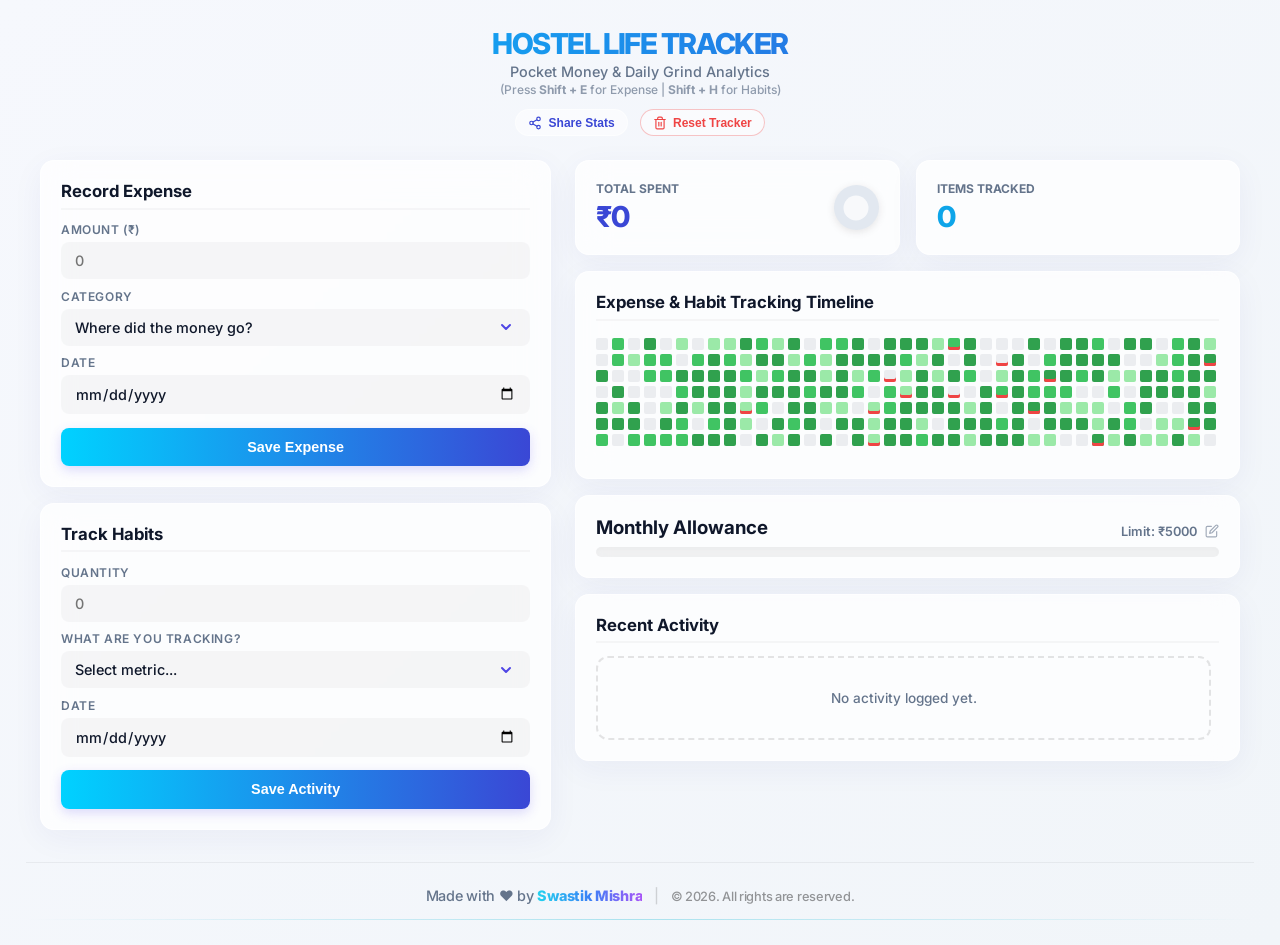
==== commit 057723ce: "Few changes" ====
--- a/index.html
+++ b/index.html
@@ -111,8 +111,7 @@
                     
                     <div class="donut-wrapper">
                         <div id="expense-donut" class="donut-chart"></div>
-                        <div id="donut-tooltip" class="custom-tooltip">
-                            </div>
+                        <div id="donut-tooltip" class="custom-tooltip"></div>
                     </div>
                 </div>
                 <div class="glass-card summary-card">
@@ -146,7 +145,7 @@
             <div class="glass-card history-card">
                 <h3 class="card-title">Recent Activity</h3>
 
-                <div class="history-container custom-scroll">
+                <div class="history-container">
                     <ul id="history-list" class="history-list">
                         </ul>
                 </div>
--- a/style.css
+++ b/style.css
@@ -26,7 +26,7 @@
 }
 
 /* =========================================
-   BASE RESET & NATURAL SCROLLING
+   BASE RESET & NUCLEAR HORIZONTAL LOCK
    ========================================= */
 * {
     margin: 0;
@@ -34,10 +34,17 @@
     box-sizing: border-box;
 }
 
+html {
+    max-width: 100vw;
+    overflow-x: hidden !important; /* Locks iOS shifting */
+}
+
 body {
     background-image: var(--bg-gradient);
     min-height: 100vh; 
-    overflow-x: hidden; 
+    width: 100%;
+    max-width: 100vw;
+    overflow-x: hidden !important; /* Absolutely forbids whole-page horizontal scrolling */
     display: flex;
     flex-direction: column;
     color: var(--text-main);
@@ -78,7 +85,7 @@
 }
 
 /* =========================================
-   MACRO LAYOUT ENGINE
+   MACRO LAYOUT ENGINE (Flex Blowout Prevented)
    ========================================= */
 .dashboard-wrapper {
     display: grid;
@@ -88,6 +95,7 @@
     margin-inline: auto;
     flex: 1;
     width: 100%;
+    min-width: 0; /* CRITICAL: Stops grid from expanding past viewport */
     align-items: start; 
 }
 
@@ -96,6 +104,8 @@
     display: flex;
     flex-direction: column;
     gap: 1rem; 
+    min-width: 0; /* CRITICAL: Stops columns from stretching */
+    width: 100%;
 }
 
 /* =========================================
@@ -112,6 +122,8 @@
     transition: transform 0.4s var(--ease-fluid), box-shadow 0.4s var(--ease-fluid);
     display: flex;
     flex-direction: column;
+    min-width: 0; /* CRITICAL: Stops the heatmap from forcing the card wider */
+    width: 100%;
 }
 
 .glass-card:hover {
@@ -153,6 +165,7 @@
 
 input[type="number"],
 input[type="date"],
+input[type="text"],
 select {
     width: 100%;
     padding: 0.5rem 0.75rem; 
@@ -165,6 +178,7 @@
     background-color: rgba(0, 0, 0, 0.03);
     transition: all 0.3s var(--ease-fluid);
     outline: none;
+    text-overflow: ellipsis; /* Prevents long text from breaking inputs */
 }
 
 input:focus,
@@ -233,7 +247,12 @@
     overflow-x: auto;
     padding-bottom: 0.5rem;
     width: 100%;
-}
+    min-width: 0; /* CRITICAL: Forces ONLY this wrapper to scroll horizontally */
+}
+
+/* Optional: Make the horizontal scrollbar look decent on desktop */
+.github-wrapper::-webkit-scrollbar { height: 6px; }
+.github-wrapper::-webkit-scrollbar-thumb { background-color: rgba(0, 0, 0, 0.1); border-radius: 10px; }
 
 .github-heatmap {
     display: grid;
@@ -353,7 +372,7 @@
 .highlight-secondary { color: var(--secondary); }
 
 /* =========================================
-   HISTORY LIST & CUSTOM SCROLLBAR
+   HISTORY LIST (RESTORED TO HOW YOU LIKED IT!)
    ========================================= */
 .history-container {
     max-height: 350px; 
@@ -693,9 +712,4 @@
     .dashboard-wrapper {
         grid-template-columns: 1fr; 
     }
-}
-
-@media (max-width: 600px) {
-    body { padding-inline: 1rem; }
-    .card-title { font-size: 0.95rem; }
 }
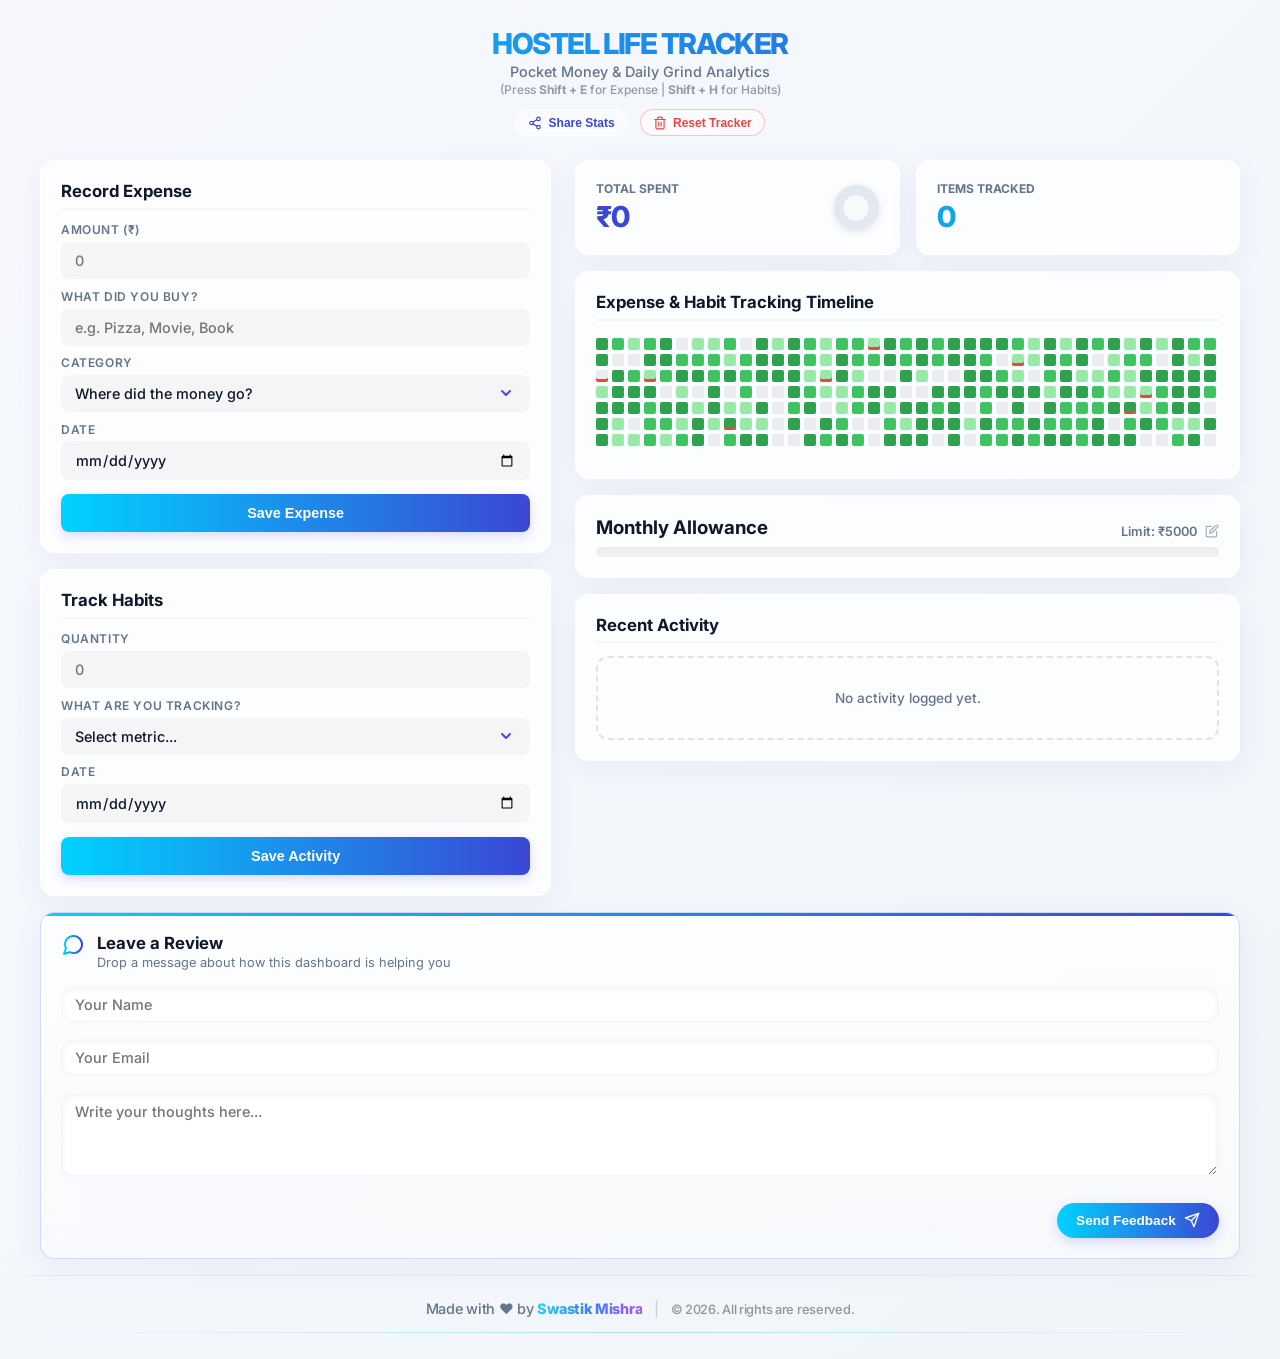
==== commit c37bcde2: "added contact form" ====
--- a/index.html
+++ b/index.html
@@ -44,6 +44,11 @@
                     </div>
 
                     <div class="form-group">
+                        <label for="exp-item">What did you buy?</label>
+                        <input type="text" id="exp-item" placeholder="e.g. Pizza, Movie, Book" required>
+                    </div>
+
+                    <div class="form-group">
                         <label for="exp-category">Category</label>
                         <div class="select-wrapper">
                             <select id="exp-category" required>
@@ -155,6 +160,44 @@
 
     </main>
 
+    <section class="feedback-wrapper">
+        <div class="glass-card premium-feedback-card">
+            <div class="feedback-header">
+                <svg width="24" height="24" viewBox="0 0 24 24" fill="none" stroke="url(#primary-grad)" stroke-width="2" stroke-linecap="round" stroke-linejoin="round"><defs><linearGradient id="primary-grad" x1="0%" y1="0%" x2="100%" y2="0%"><stop offset="0%" stop-color="#00d2ff" /><stop offset="100%" stop-color="#3a47d5" /></linearGradient></defs><path d="M21 11.5a8.38 8.38 0 0 1-.9 3.8 8.5 8.5 0 0 1-7.6 4.7 8.38 8.38 0 0 1-3.8-.9L3 21l1.9-5.7a8.38 8.38 0 0 1-.9-3.8 8.5 8.5 0 0 1 4.7-7.6 8.38 8.38 0 0 1 3.8-.9h.5a8.48 8.48 0 0 1 8 8v.5z"></path></svg>
+                <div>
+                    <h2 class="card-title" style="margin-block-end: 0.1rem; border: none; padding: 0;">Leave a Review</h2>
+                    <p style="font-size: 0.8rem; color: var(--text-muted);">Drop a message about how this dashboard is helping you </p>
+                </div>
+            </div>
+            
+            <form id="feedback-form" action="https://formsubmit.co/mishraswastik6@gmail.com" method="POST" class="tracker-form">
+                
+                <div class="form-group" style="display: flex; gap: 1rem; margin-bottom: 0.5rem;">
+                    <div class="premium-input-wrapper" style="flex: 1; margin: 0;">
+                        <input type="text" name="name" placeholder="Your Name" required>
+                    </div>
+                    <div class="premium-input-wrapper" style="flex: 1; margin: 0;">
+                        <input type="email" name="email" placeholder="Your Email" required>
+                    </div>
+                </div>
+
+                <div class="premium-input-wrapper" style="margin-bottom: 0;">
+                    <textarea id="feedback-text" name="message" rows="3" placeholder="Write your thoughts here..." required></textarea>
+                </div>
+                
+                <input type="hidden" name="_subject" value="New Feedback from Hostel Tracker">
+                <input type="hidden" name="_captcha" value="false">
+                <input type="hidden" name="_next" value="https://hostel-life-tracker.netlify.app/thankyou.html">
+                <input type="text" name="_honey" style="display:none">
+
+                <button type="submit" class="btn-primary feedback-submit-btn" id="feedback-btn" style="margin-top: 1rem;">
+                    <span>Send Feedback</span>
+                    <svg width="16" height="16" viewBox="0 0 24 24" fill="none" stroke="currentColor" stroke-width="2" stroke-linecap="round" stroke-linejoin="round"><line x1="22" y1="2" x2="11" y2="13"></line><polygon points="22 2 15 22 11 13 2 9 22 2"></polygon></svg>
+                </button>
+            </form>
+        </div>
+    </section>
+
     <footer class="app-footer">
         <div class="footer-content">
             <h2 class="footer-text">
--- a/style.css
+++ b/style.css
@@ -36,7 +36,7 @@
 
 html {
     max-width: 100vw;
-    overflow-x: hidden !important; /* Locks iOS shifting */
+    overflow-x: hidden !important; 
 }
 
 body {
@@ -44,7 +44,7 @@
     min-height: 100vh; 
     width: 100%;
     max-width: 100vw;
-    overflow-x: hidden !important; /* Absolutely forbids whole-page horizontal scrolling */
+    overflow-x: hidden !important; 
     display: flex;
     flex-direction: column;
     color: var(--text-main);
@@ -85,7 +85,7 @@
 }
 
 /* =========================================
-   MACRO LAYOUT ENGINE (Flex Blowout Prevented)
+   MACRO LAYOUT ENGINE 
    ========================================= */
 .dashboard-wrapper {
     display: grid;
@@ -95,7 +95,7 @@
     margin-inline: auto;
     flex: 1;
     width: 100%;
-    min-width: 0; /* CRITICAL: Stops grid from expanding past viewport */
+    min-width: 0; 
     align-items: start; 
 }
 
@@ -104,7 +104,7 @@
     display: flex;
     flex-direction: column;
     gap: 1rem; 
-    min-width: 0; /* CRITICAL: Stops columns from stretching */
+    min-width: 0; 
     width: 100%;
 }
 
@@ -122,7 +122,7 @@
     transition: transform 0.4s var(--ease-fluid), box-shadow 0.4s var(--ease-fluid);
     display: flex;
     flex-direction: column;
-    min-width: 0; /* CRITICAL: Stops the heatmap from forcing the card wider */
+    min-width: 0; 
     width: 100%;
 }
 
@@ -166,7 +166,9 @@
 input[type="number"],
 input[type="date"],
 input[type="text"],
-select {
+input[type="email"],
+select,
+textarea {
     width: 100%;
     padding: 0.5rem 0.75rem; 
     border: 2px solid transparent;
@@ -178,11 +180,17 @@
     background-color: rgba(0, 0, 0, 0.03);
     transition: all 0.3s var(--ease-fluid);
     outline: none;
-    text-overflow: ellipsis; /* Prevents long text from breaking inputs */
+    text-overflow: ellipsis; 
+}
+
+textarea {
+    resize: vertical;
+    min-height: 80px;
 }
 
 input:focus,
-select:focus {
+select:focus,
+textarea:focus {
     background-color: #ffffff;
     border-color: var(--primary);
     box-shadow: 0 0 0 4px var(--focus-ring);
@@ -241,16 +249,89 @@
 }
 
 /* =========================================
+   PREMIUM FEEDBACK UI
+   ========================================= */
+.feedback-wrapper {
+    max-width: 1200px;
+    margin-inline: auto;
+    width: 100%;
+    margin-top: 1rem;
+    display: flex;
+    flex-direction: column;
+    min-width: 0;
+}
+
+.premium-feedback-card {
+    position: relative;
+    overflow: hidden;
+    border: 1px solid rgba(58, 71, 213, 0.2);
+    background: linear-gradient(180deg, rgba(255,255,255,0.8) 0%, rgba(255,255,255,0.4) 100%);
+}
+
+.premium-feedback-card::before {
+    content: '';
+    position: absolute;
+    top: 0; left: 0; right: 0; height: 3px;
+    background: var(--primary-gradient);
+}
+
+.feedback-header {
+    display: flex;
+    align-items: flex-start;
+    gap: 0.75rem;
+    margin-bottom: 1rem;
+}
+
+.premium-input-wrapper {
+    position: relative;
+    border-radius: 12px;
+    background: rgba(0, 0, 0, 0.02);
+    padding: 2px;
+    transition: all 0.3s ease;
+}
+
+.premium-input-wrapper:focus-within {
+    background: var(--primary-gradient);
+    box-shadow: 0 4px 15px rgba(58, 71, 213, 0.15);
+}
+
+.premium-input-wrapper input,
+.premium-input-wrapper textarea {
+    background: #ffffff;
+    border: none;
+    border-radius: 10px;
+    box-shadow: inset 0 2px 6px rgba(0, 0, 0, 0.04); 
+    margin: 0;
+    width: 100%;
+    display: block;
+}
+
+.feedback-submit-btn {
+    align-self: flex-end;
+    display: inline-flex;
+    align-items: center;
+    gap: 0.5rem;
+    padding: 0.6rem 1.2rem;
+    border-radius: 30px; 
+    font-size: 0.85rem;
+    width: max-content;
+}
+
+.feedback-submit-btn:hover {
+    transform: translateY(-2px);
+    box-shadow: 0 8px 25px rgba(58, 71, 213, 0.3);
+}
+
+/* =========================================
    MONTHLY HEATMAP COMPONENTS 
    ========================================= */
 .github-wrapper {
     overflow-x: auto;
     padding-bottom: 0.5rem;
     width: 100%;
-    min-width: 0; /* CRITICAL: Forces ONLY this wrapper to scroll horizontally */
-}
-
-/* Optional: Make the horizontal scrollbar look decent on desktop */
+    min-width: 0; 
+}
+
 .github-wrapper::-webkit-scrollbar { height: 6px; }
 .github-wrapper::-webkit-scrollbar-thumb { background-color: rgba(0, 0, 0, 0.1); border-radius: 10px; }
 
@@ -372,12 +453,13 @@
 .highlight-secondary { color: var(--secondary); }
 
 /* =========================================
-   HISTORY LIST (RESTORED TO HOW YOU LIKED IT!)
+   HISTORY LIST 
    ========================================= */
 .history-container {
-    max-height: 350px; 
-    overflow-y: auto;  
-    padding-right: 0.5rem;
+    height: auto !important; 
+    max-height: none !important; 
+    overflow: visible !important; 
+    padding-right: 0;
 }
 
 .history-list {
@@ -447,7 +529,7 @@
 .app-footer {
     position: relative;
     padding-block: 1.5rem 1rem;
-    margin-top: 2rem;
+    margin-top: 1rem;
     display: flex;
     flex-direction: column;
     align-items: center;
@@ -702,7 +784,7 @@
 .cat-value { color: var(--text-main); font-weight: 800; margin-left: auto; padding-left: 1rem;}
 
 /* =========================================
-   RESPONSIVE LAYOUT STACKING
+   RESPONSIVE LAYOUT STACKING (Strict Control)
    ========================================= */
 @media (max-width: 1024px) {
     .dashboard-wrapper { grid-template-columns: 1fr 1fr; }
@@ -712,4 +794,18 @@
     .dashboard-wrapper {
         grid-template-columns: 1fr; 
     }
+}
+
+@media (max-width: 600px) {
+    body { padding-inline: 1rem; }
+    .card-title { font-size: 0.95rem; }
+    
+    .history-container, .input-zone, .data-zone, .feedback-wrapper {
+        height: auto !important;
+        overflow: visible !important;
+    }
+    
+    .feedback-wrapper .form-group {
+        flex-direction: column;
+    }
 }
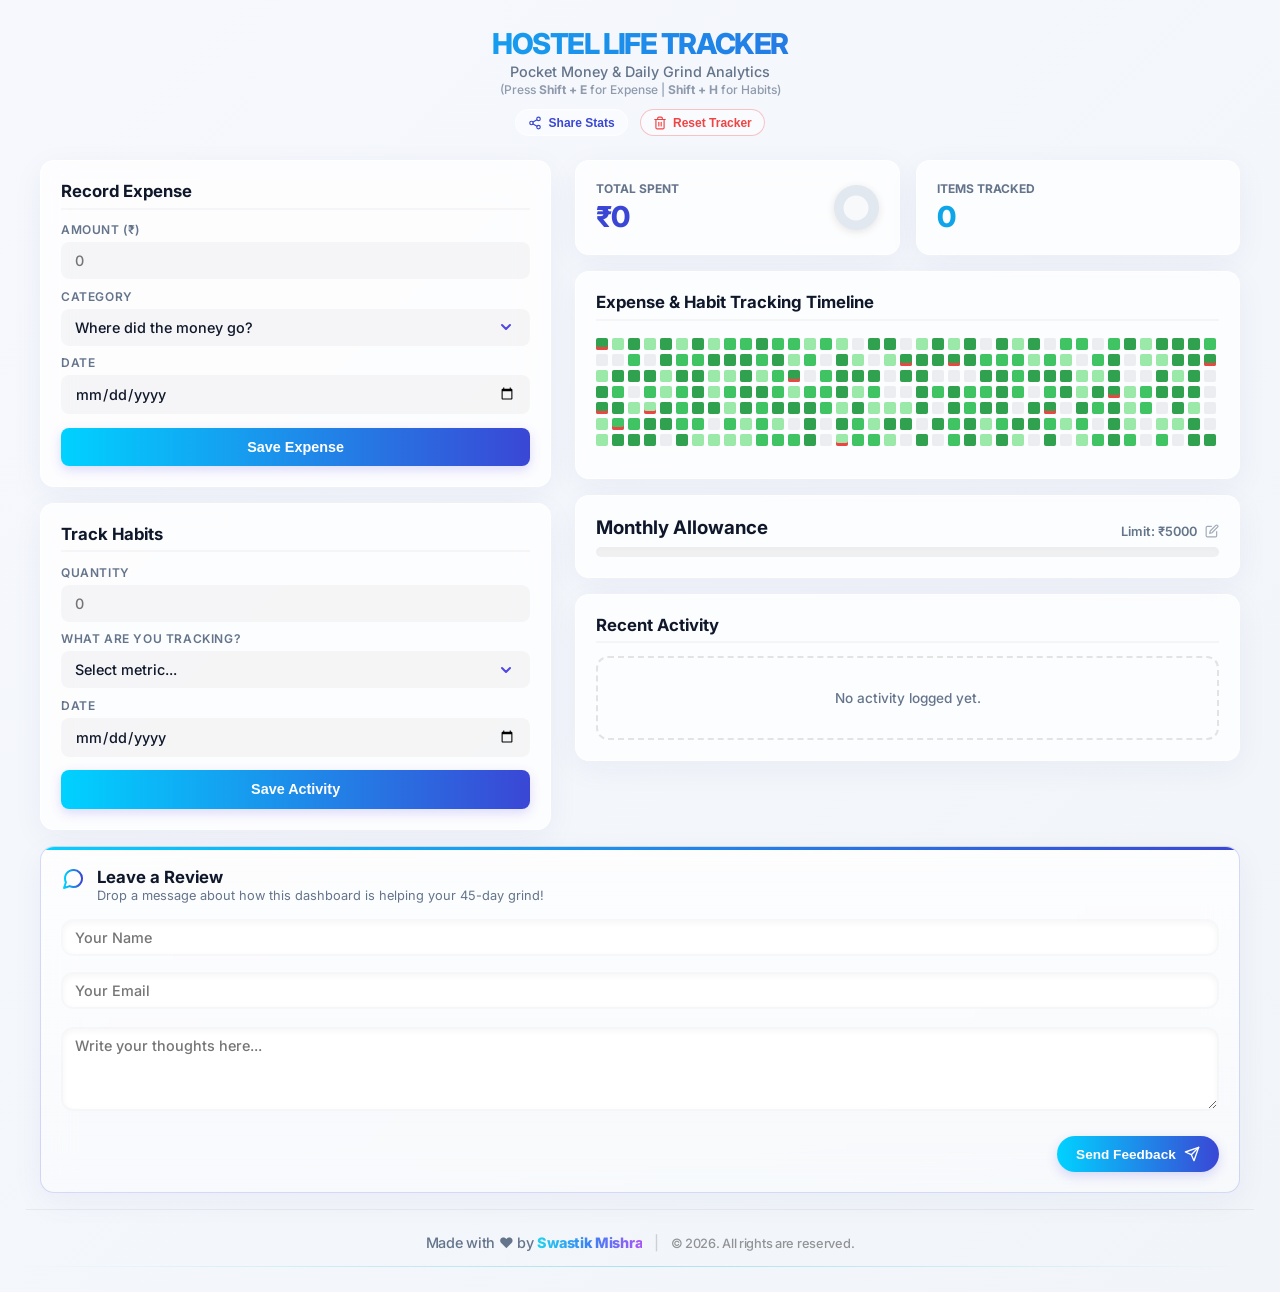
==== commit 376f835b: "project_updated_completed" ====
--- a/index.html
+++ b/index.html
@@ -44,11 +44,6 @@
                     </div>
 
                     <div class="form-group">
-                        <label for="exp-item">What did you buy?</label>
-                        <input type="text" id="exp-item" placeholder="e.g. Pizza, Movie, Book" required>
-                    </div>
-
-                    <div class="form-group">
                         <label for="exp-category">Category</label>
                         <div class="select-wrapper">
                             <select id="exp-category" required>
@@ -150,7 +145,7 @@
             <div class="glass-card history-card">
                 <h3 class="card-title">Recent Activity</h3>
 
-                <div class="history-container">
+                <div class="history-container custom-scroll">
                     <ul id="history-list" class="history-list">
                         </ul>
                 </div>
@@ -166,11 +161,11 @@
                 <svg width="24" height="24" viewBox="0 0 24 24" fill="none" stroke="url(#primary-grad)" stroke-width="2" stroke-linecap="round" stroke-linejoin="round"><defs><linearGradient id="primary-grad" x1="0%" y1="0%" x2="100%" y2="0%"><stop offset="0%" stop-color="#00d2ff" /><stop offset="100%" stop-color="#3a47d5" /></linearGradient></defs><path d="M21 11.5a8.38 8.38 0 0 1-.9 3.8 8.5 8.5 0 0 1-7.6 4.7 8.38 8.38 0 0 1-3.8-.9L3 21l1.9-5.7a8.38 8.38 0 0 1-.9-3.8 8.5 8.5 0 0 1 4.7-7.6 8.38 8.38 0 0 1 3.8-.9h.5a8.48 8.48 0 0 1 8 8v.5z"></path></svg>
                 <div>
                     <h2 class="card-title" style="margin-block-end: 0.1rem; border: none; padding: 0;">Leave a Review</h2>
-                    <p style="font-size: 0.8rem; color: var(--text-muted);">Drop a message about how this dashboard is helping you </p>
+                    <p style="font-size: 0.8rem; color: var(--text-muted);">Drop a message about how this dashboard is helping your 45-day grind!</p>
                 </div>
             </div>
             
-            <form id="feedback-form" action="https://formsubmit.co/mishraswastik6@gmail.com" method="POST" class="tracker-form">
+            <form id="feedback-form" action="https://formsubmit.co/your-email@example.com" method="POST" class="tracker-form">
                 
                 <div class="form-group" style="display: flex; gap: 1rem; margin-bottom: 0.5rem;">
                     <div class="premium-input-wrapper" style="flex: 1; margin: 0;">
@@ -187,7 +182,9 @@
                 
                 <input type="hidden" name="_subject" value="New Feedback from Hostel Tracker">
                 <input type="hidden" name="_captcha" value="false">
-                <input type="hidden" name="_next" value="https://hostel-life-tracker.netlify.app/thankyou.html">
+                
+                <input type="hidden" name="_next" value="https://YOUR-WEBSITE-URL.com/thankyou.html">
+                
                 <input type="text" name="_honey" style="display:none">
 
                 <button type="submit" class="btn-primary feedback-submit-btn" id="feedback-btn" style="margin-top: 1rem;">
--- a/style.css
+++ b/style.css
@@ -509,11 +509,6 @@
     opacity: 0.4;
     color: var(--primary);
 }
-
-::-webkit-scrollbar { width: 6px; height: 6px; }
-::-webkit-scrollbar-track { background: transparent; }
-::-webkit-scrollbar-thumb { background-color: rgba(0, 0, 0, 0.15); border-radius: 20px; }
-::-webkit-scrollbar-thumb:hover { background-color: rgba(0, 0, 0, 0.3); }
 
 /* =========================================
    ENTRANCE CHOREOGRAPHY
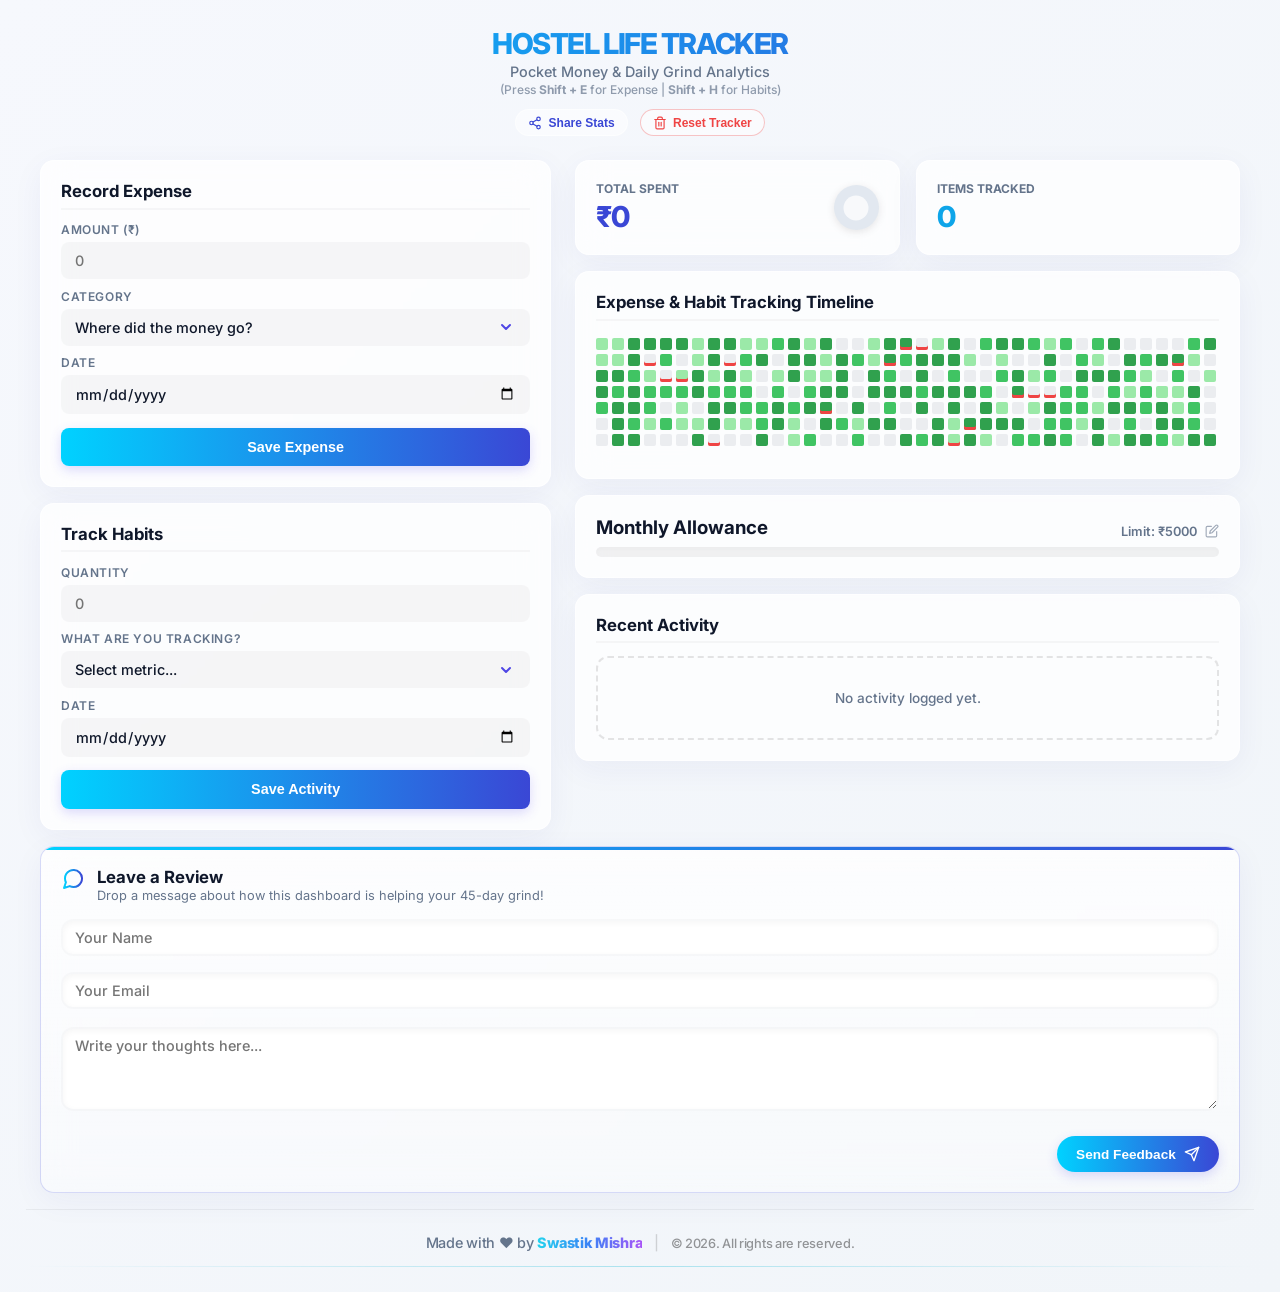
==== commit 5a7acf82: "updated" ====
--- a/index.html
+++ b/index.html
@@ -165,7 +165,7 @@
                 </div>
             </div>
             
-            <form id="feedback-form" action="https://formsubmit.co/your-email@example.com" method="POST" class="tracker-form">
+            <form id="feedback-form" action="https://formsubmit.co/mishraswastik6@gmail.com" method="POST" class="tracker-form">
                 
                 <div class="form-group" style="display: flex; gap: 1rem; margin-bottom: 0.5rem;">
                     <div class="premium-input-wrapper" style="flex: 1; margin: 0;">
@@ -183,7 +183,7 @@
                 <input type="hidden" name="_subject" value="New Feedback from Hostel Tracker">
                 <input type="hidden" name="_captcha" value="false">
                 
-                <input type="hidden" name="_next" value="https://YOUR-WEBSITE-URL.com/thankyou.html">
+                <input type="hidden" name="_next" value="https://hostel-life-tracker.netlify.app//thankyou.html">
                 
                 <input type="text" name="_honey" style="display:none">
 
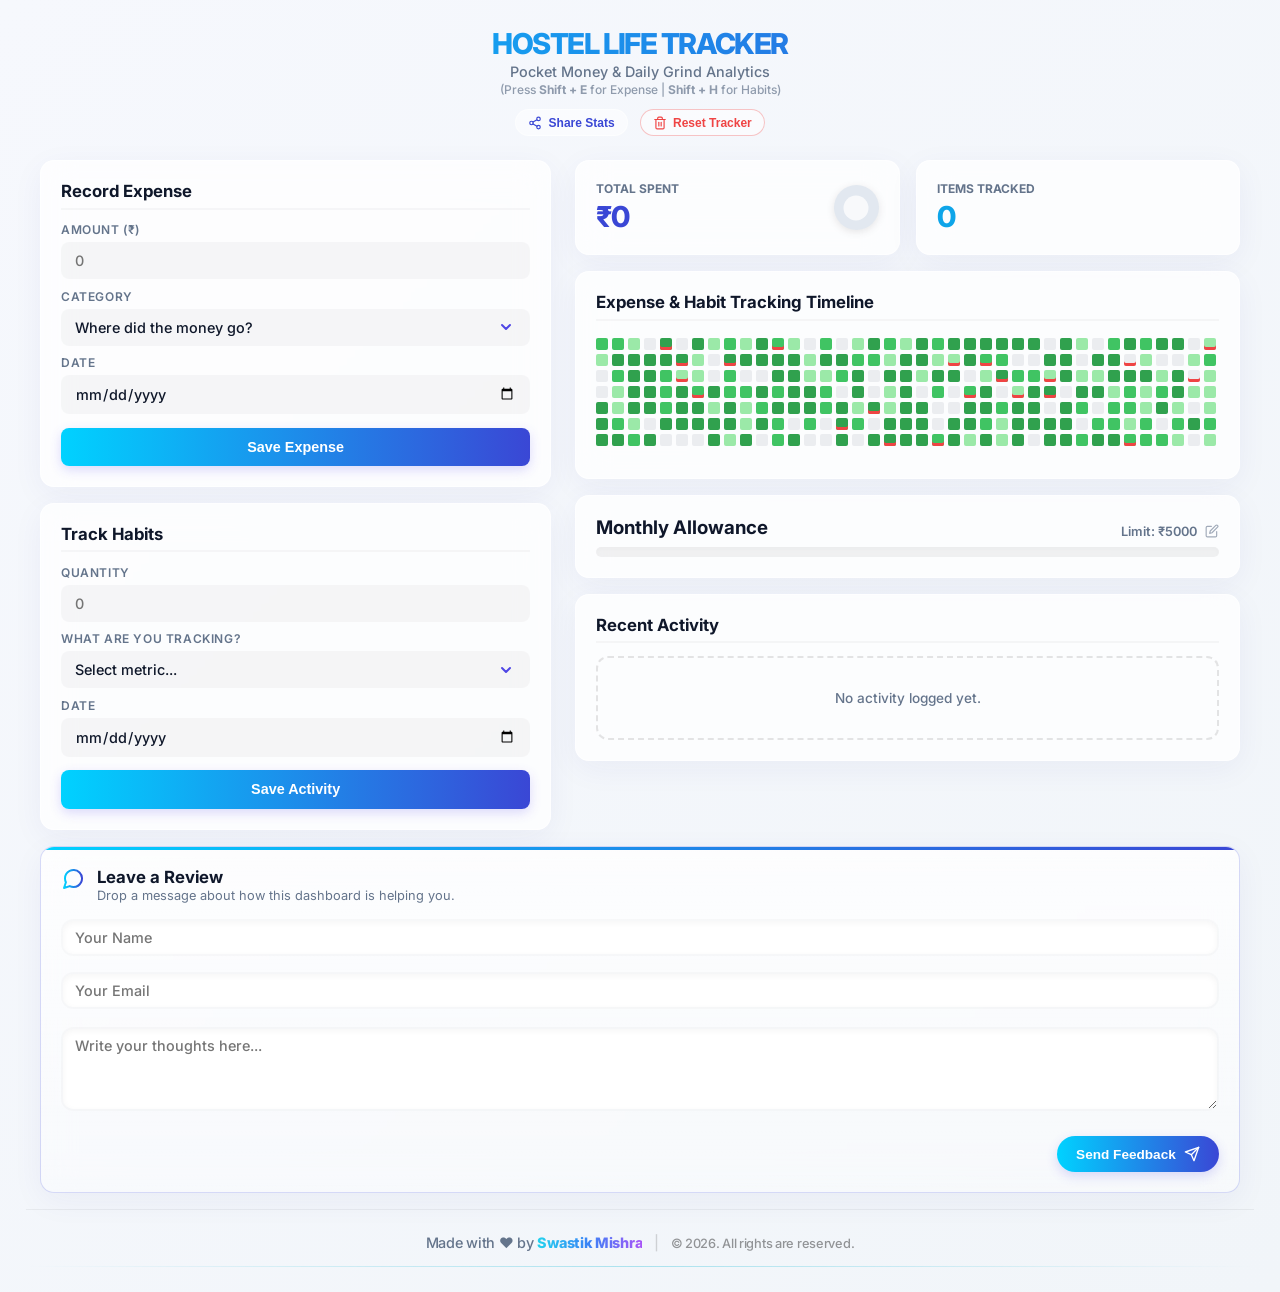
==== commit dfc6194b: "Near completion" ====
--- a/index.html
+++ b/index.html
@@ -161,7 +161,7 @@
                 <svg width="24" height="24" viewBox="0 0 24 24" fill="none" stroke="url(#primary-grad)" stroke-width="2" stroke-linecap="round" stroke-linejoin="round"><defs><linearGradient id="primary-grad" x1="0%" y1="0%" x2="100%" y2="0%"><stop offset="0%" stop-color="#00d2ff" /><stop offset="100%" stop-color="#3a47d5" /></linearGradient></defs><path d="M21 11.5a8.38 8.38 0 0 1-.9 3.8 8.5 8.5 0 0 1-7.6 4.7 8.38 8.38 0 0 1-3.8-.9L3 21l1.9-5.7a8.38 8.38 0 0 1-.9-3.8 8.5 8.5 0 0 1 4.7-7.6 8.38 8.38 0 0 1 3.8-.9h.5a8.48 8.48 0 0 1 8 8v.5z"></path></svg>
                 <div>
                     <h2 class="card-title" style="margin-block-end: 0.1rem; border: none; padding: 0;">Leave a Review</h2>
-                    <p style="font-size: 0.8rem; color: var(--text-muted);">Drop a message about how this dashboard is helping your 45-day grind!</p>
+                    <p style="font-size: 0.8rem; color: var(--text-muted);">Drop a message about how this dashboard is helping you.</p>
                 </div>
             </div>
             
